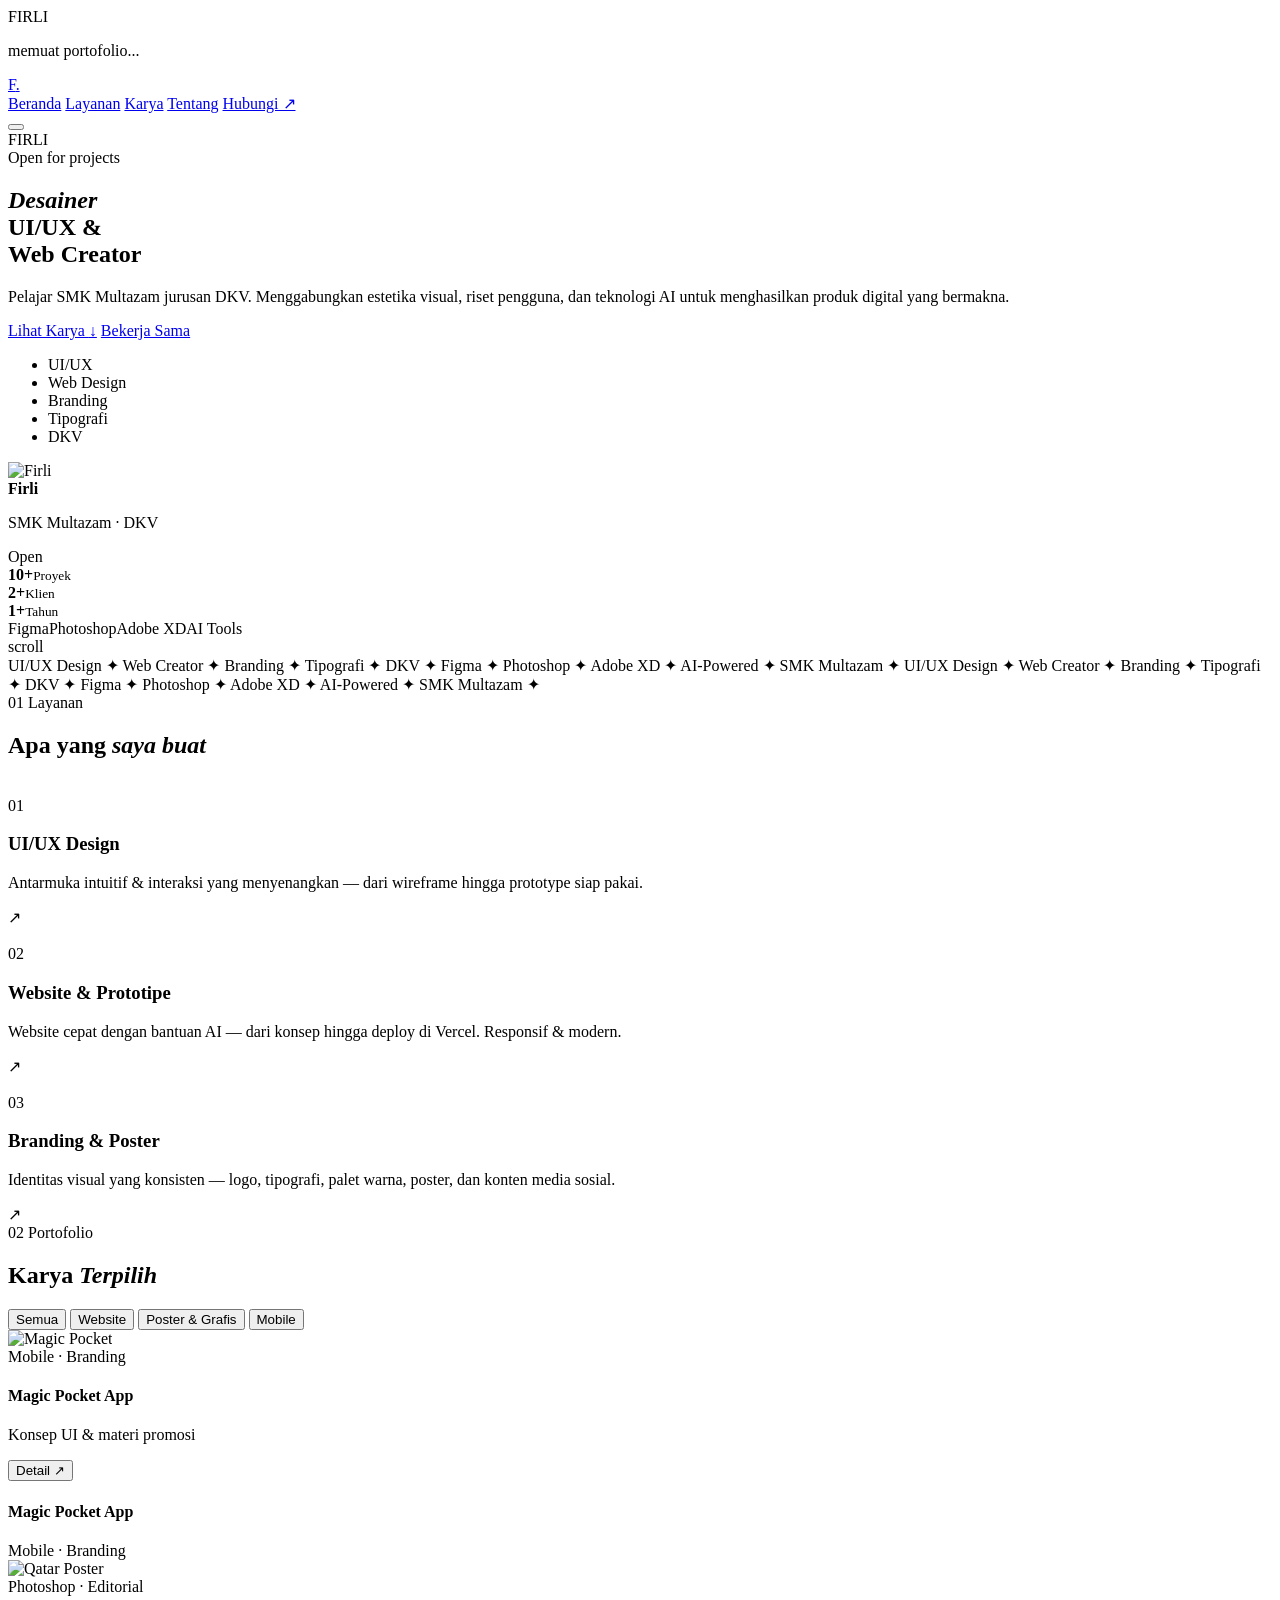
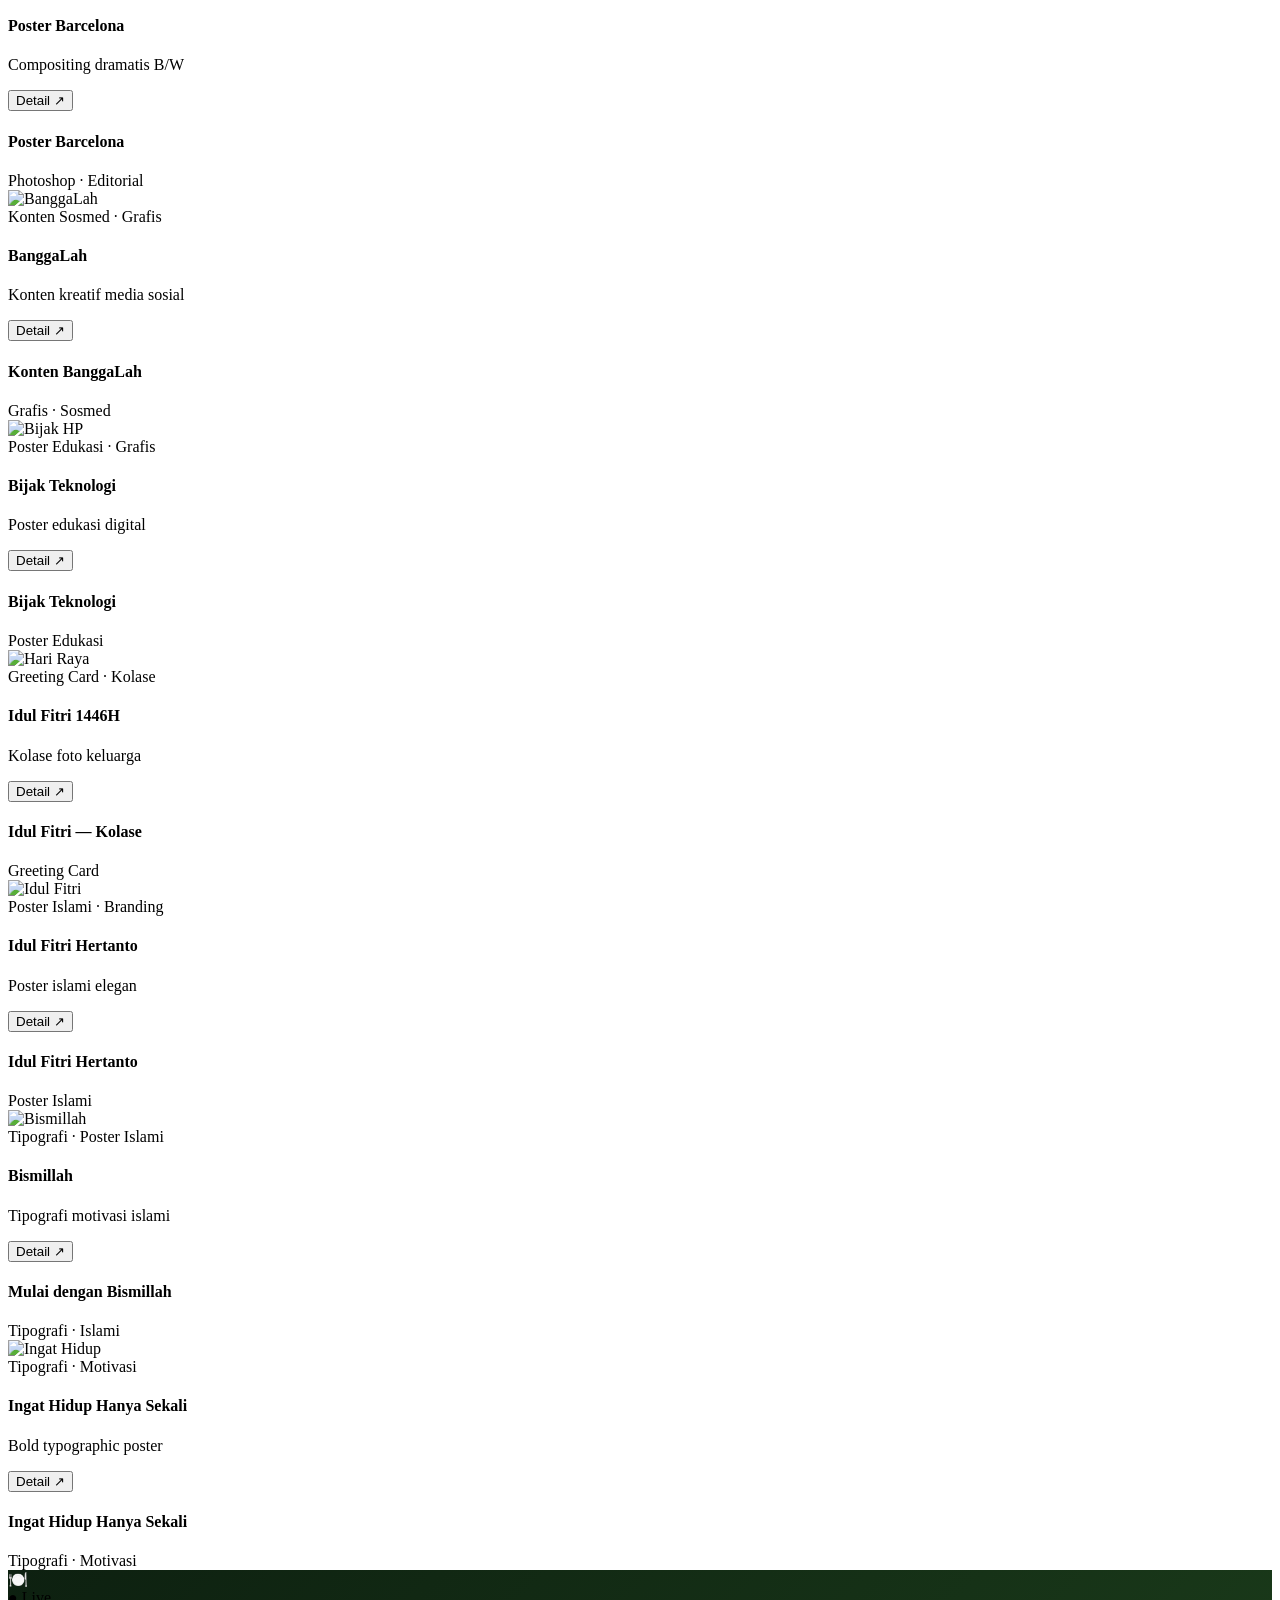
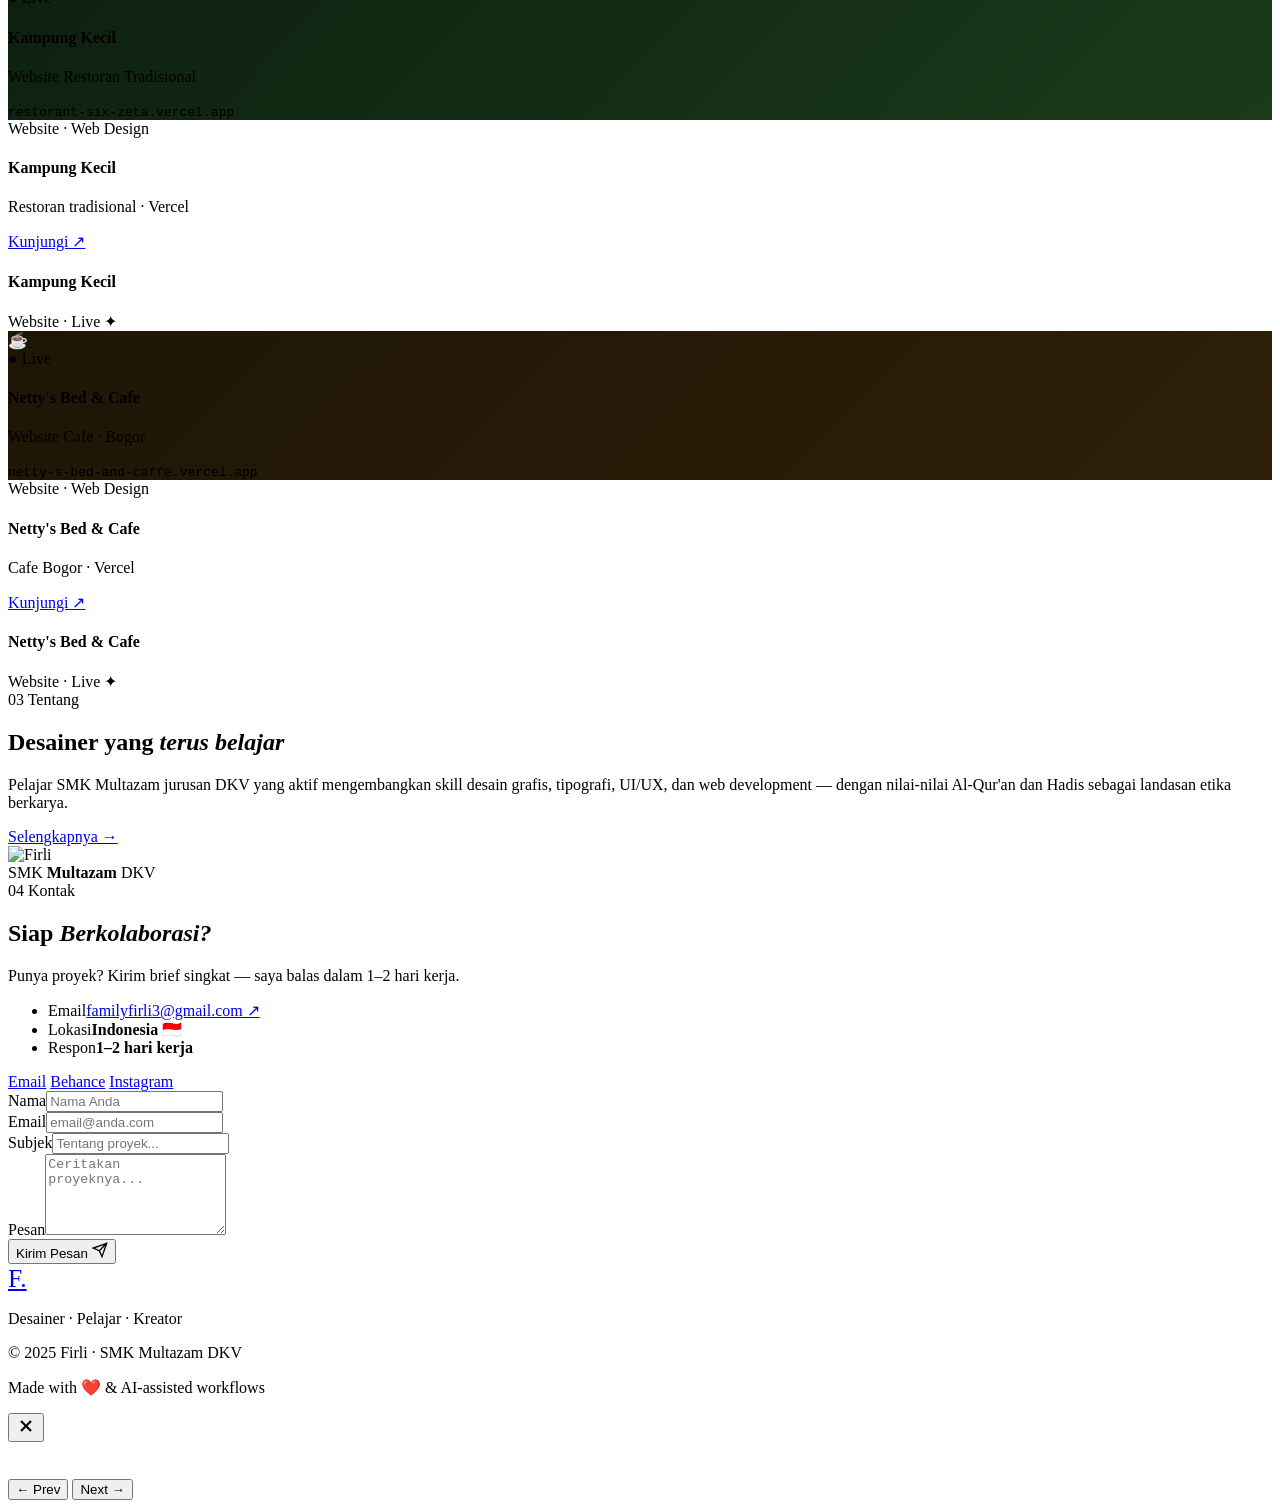
==== index.html @ bd4a263a "firli" ====
<!DOCTYPE html>
<html lang="id">
<head>
  <meta charset="utf-8" />
  <meta name="viewport" content="width=device-width, initial-scale=1" />
  <title>Firli — UI/UX Designer & Web Creator</title>
  <link rel="icon" href="img2/favicon.png" />
  <link href="https://fonts.googleapis.com/css2?family=Bebas+Neue&family=Outfit:wght@300;400;500;600;700&family=JetBrains+Mono:wght@400;500;700&display=swap" rel="stylesheet">
  <link rel="stylesheet" href="style.css" />
</head>
<body>

<!-- LOADER -->
<div id="loader">
  <div class="loader-box">
    <div class="loader-letters">
      <span>F</span><span>I</span><span>R</span><span>L</span><span>I</span>
    </div>
    <div class="loader-line"><div class="loader-fill"></div></div>
    <p class="loader-sub">memuat portofolio...</p>
  </div>
</div>

<!-- NOISE OVERLAY -->
<div class="noise" aria-hidden="true"></div>

<!-- CURSOR -->
<div id="cur" aria-hidden="true"></div>
<div id="cur2" aria-hidden="true"></div>

<!-- ══ HEADER ══ -->
<header id="hdr" class="hdr">
  <div class="wrap hdr-inner">
    <a href="#hero" class="logo">F<span>.</span></a>
    <nav id="nav" class="nav">
      <a href="#hero"      class="nl">Beranda</a>
      <a href="#services"  class="nl">Layanan</a>
      <a href="#portfolio" class="nl">Karya</a>
      <a href="about.html" class="nl">Tentang</a>
      <a href="#contact"   class="nl nl-cta">Hubungi ↗</a>
    </nav>
    <button id="nt" class="nt" aria-label="Menu" aria-expanded="false">
      <span></span><span></span>
    </button>
  </div>
</header>

<!-- ══ HERO ══ -->
<section id="hero" class="hero">
  <div class="hero-bg-word" aria-hidden="true">FIRLI</div>
  <div class="wrap hero-grid">

    <div class="hero-left">
      <div class="pill">
        <span class="pill-dot"></span>
        <span>Open for projects</span>
      </div>

      <h1 class="htitle">
        <em>Desainer</em><br>
        UI/UX &amp;<br>
        <span class="stroke-text">Web Creator</span>
      </h1>

      <p class="hdesc">
        Pelajar SMK Multazam jurusan DKV. Menggabungkan estetika visual,
        riset pengguna, dan teknologi AI untuk menghasilkan produk digital yang bermakna.
      </p>

      <div class="hbtns">
        <a href="#portfolio" class="btn-main">Lihat Karya <span>↓</span></a>
        <a href="#contact"   class="btn-sec">Bekerja Sama</a>
      </div>

      <ul class="tag-row">
        <li>UI/UX</li><li>Web Design</li><li>Branding</li><li>Tipografi</li><li>DKV</li>
      </ul>
    </div>

    <div class="hero-right">
      <div class="profile-card">
        <div class="pc-img">
          <img src="img2/designer.jpg" alt="Firli"/>
          <div class="pc-glow"></div>
        </div>
        <div class="pc-body">
          <div class="pc-row1">
            <div>
              <strong class="pc-name">Firli</strong>
              <p class="pc-role">SMK Multazam · DKV</p>
            </div>
            <span class="pc-status"><i></i>Open</span>
          </div>
          <div class="pc-stats">
            <div><b>10+</b><small>Proyek</small></div>
            <div><b>2+</b><small>Klien</small></div>
            <div><b>1+</b><small>Tahun</small></div>
          </div>
          <div class="pc-tools">
            <span>Figma</span><span>Photoshop</span><span>Adobe XD</span><span>AI Tools</span>
          </div>
        </div>
      </div>
    </div>

  </div>
  <div class="scroll-hint">
    <span>scroll</span>
    <div class="sh-line"></div>
  </div>
</section>

<!-- ══ TICKER ══ -->
<div class="ticker" aria-hidden="true">
  <div class="ticker-track">
    <span>UI/UX Design ✦ Web Creator ✦ Branding ✦ Tipografi ✦ DKV ✦ Figma ✦ Photoshop ✦ Adobe XD ✦ AI-Powered ✦ SMK Multazam ✦</span>
    <span>UI/UX Design ✦ Web Creator ✦ Branding ✦ Tipografi ✦ DKV ✦ Figma ✦ Photoshop ✦ Adobe XD ✦ AI-Powered ✦ SMK Multazam ✦</span>
  </div>
</div>

<!-- ══ SERVICES ══ -->
<section id="services" class="services">
  <div class="wrap">
    <div class="sec-label"><span class="num">01</span> Layanan</div>
    <h2 class="sec-title">Apa yang <em>saya buat</em></h2>
    <div class="sv-grid">

      <article class="sv-card" tabindex="0">
        <div class="sv-ico"><img src="img2/icon-design.svg" alt=""/></div>
        <span class="sv-n">01</span>
        <h3>UI/UX Design</h3>
        <p>Antarmuka intuitif & interaksi yang menyenangkan — dari wireframe hingga prototype siap pakai.</p>
        <div class="sv-arr">↗</div>
      </article>

      <article class="sv-card" tabindex="0">
        <div class="sv-ico"><img src="img2/icon-website.svg" alt=""/></div>
        <span class="sv-n">02</span>
        <h3>Website & Prototipe</h3>
        <p>Website cepat dengan bantuan AI — dari konsep hingga deploy di Vercel. Responsif & modern.</p>
        <div class="sv-arr">↗</div>
      </article>

      <article class="sv-card" tabindex="0">
        <div class="sv-ico"><img src="img2/icon-branding.svg" alt=""/></div>
        <span class="sv-n">03</span>
        <h3>Branding & Poster</h3>
        <p>Identitas visual yang konsisten — logo, tipografi, palet warna, poster, dan konten media sosial.</p>
        <div class="sv-arr">↗</div>
      </article>

    </div>
  </div>
</section>

<!-- ══ PORTFOLIO ══ -->
<section id="portfolio" class="portfolio">
  <div class="wrap">
    <div class="sec-label"><span class="num">02</span> Portofolio</div>
    <div class="port-header">
      <h2 class="sec-title">Karya <em>Terpilih</em></h2>
      <div class="filters" role="tablist">
        <button class="f active" data-f="all">Semua</button>
        <button class="f" data-f="web">Website</button>
        <button class="f" data-f="branding">Poster & Grafis</button>
        <button class="f" data-f="mobile">Mobile</button>
      </div>
    </div>

    <div class="port-grid" id="pg">

      <!-- 1. Magic Pocket -->
      <div class="pi" data-tags="mobile,branding"
           data-title="Magic Pocket App"
           data-desc="Konsep UI & materi promosi untuk aplikasi Magic Pocket — platform multipurpose bertenaga AI."
           data-img="img2/singa3.png">
        <div class="pi-img">
          <img src="img2/singa3.png" alt="Magic Pocket" loading="lazy"/>
          <div class="pi-ov">
            <span class="pi-tag">Mobile · Branding</span>
            <h4>Magic Pocket App</h4>
            <p>Konsep UI & materi promosi</p>
            <button class="pi-btn">Detail ↗</button>
          </div>
        </div>
        <div class="pi-foot"><h4>Magic Pocket App</h4><span>Mobile · Branding</span></div>
      </div>

      <!-- 2. Qatar -->
      <div class="pi" data-tags="branding"
           data-title="Poster Barcelona — Qatar"
           data-desc="Poster editorial bertema Barcelona dengan estetika hitam putih dramatis. Photoshop compositing."
           data-img="img2/QATAR.jpg">
        <div class="pi-img">
          <img src="img2/QATAR.jpg" alt="Qatar Poster" loading="lazy"/>
          <div class="pi-ov">
            <span class="pi-tag">Photoshop · Editorial</span>
            <h4>Poster Barcelona</h4>
            <p>Compositing dramatis B/W</p>
            <button class="pi-btn">Detail ↗</button>
          </div>
        </div>
        <div class="pi-foot"><h4>Poster Barcelona</h4><span>Photoshop · Editorial</span></div>
      </div>

      <!-- 3. BanggaLah -->
      <div class="pi" data-tags="branding"
           data-title="Konten BanggaLah — Meme Chat"
           data-desc="Desain konten kreatif bergaya meme chat WhatsApp bertema kebanggaan organisasi LDII. Dibuat untuk media sosial."
           data-img="img2/bangga.PNG">
        <div class="pi-img">
          <img src="img2/bangga.PNG" alt="BanggaLah" loading="lazy"/>
          <div class="pi-ov">
            <span class="pi-tag">Konten Sosmed · Grafis</span>
            <h4>BanggaLah</h4>
            <p>Konten kreatif media sosial</p>
            <button class="pi-btn">Detail ↗</button>
          </div>
        </div>
        <div class="pi-foot"><h4>Konten BanggaLah</h4><span>Grafis · Sosmed</span></div>
      </div>

      <!-- 4. Bijak HP -->
      <div class="pi" data-tags="branding"
           data-title="Bijak Dalam Menggunakan Teknologi"
           data-desc="Poster edukasi digital yang memperingatkan bahaya judi online, pinjol, dan konten negatif. Visual komposit bold."
           data-img="img2/bijak hp.PNG">
        <div class="pi-img">
          <img src="img2/bijak hp.PNG" alt="Bijak HP" loading="lazy"/>
          <div class="pi-ov">
            <span class="pi-tag">Poster Edukasi · Grafis</span>
            <h4>Bijak Teknologi</h4>
            <p>Poster edukasi digital</p>
            <button class="pi-btn">Detail ↗</button>
          </div>
        </div>
        <div class="pi-foot"><h4>Bijak Teknologi</h4><span>Poster Edukasi</span></div>
      </div>

      <!-- 5. Hari Raya kolase -->
      <div class="pi" data-tags="branding"
           data-title="Idul Fitri 1446H — Kolase Foto"
           data-desc="Desain kartu ucapan Idul Fitri 1446H / 2026M dengan kolase foto keluarga. Komposisi foto bertingkat."
           data-img="img2/hari raya.PNG">
        <div class="pi-img">
          <img src="img2/hari raya.PNG" alt="Hari Raya" loading="lazy"/>
          <div class="pi-ov">
            <span class="pi-tag">Greeting Card · Kolase</span>
            <h4>Idul Fitri 1446H</h4>
            <p>Kolase foto keluarga</p>
            <button class="pi-btn">Detail ↗</button>
          </div>
        </div>
        <div class="pi-foot"><h4>Idul Fitri — Kolase</h4><span>Greeting Card</span></div>
      </div>

      <!-- 6. Idul Fitri Hertanto -->
      <div class="pi" data-tags="branding"
           data-title="Idul Fitri — Keluarga Hertanto"
           data-desc="Poster ucapan Selamat Hari Raya Idul Fitri dari Keluarga Hertanto. Desain masjid elegan tipografi biru putih."
           data-img="img2/idulfitri.PNG">
        <div class="pi-img">
          <img src="img2/idulfitri.PNG" alt="Idul Fitri" loading="lazy"/>
          <div class="pi-ov">
            <span class="pi-tag">Poster Islami · Branding</span>
            <h4>Idul Fitri Hertanto</h4>
            <p>Poster islami elegan</p>
            <button class="pi-btn">Detail ↗</button>
          </div>
        </div>
        <div class="pi-foot"><h4>Idul Fitri Hertanto</h4><span>Poster Islami</span></div>
      </div>

      <!-- 7. Mulai Bismillah -->
      <div class="pi" data-tags="branding"
           data-title="Mulai Segalanya Dengan Bismillah"
           data-desc="Desain tipografi motivasi islami. Layout bold & playful dengan warna teal segar dan tipografi putih berani."
           data-img="img2/mulai.PNG">
        <div class="pi-img">
          <img src="img2/mulai.PNG" alt="Bismillah" loading="lazy"/>
          <div class="pi-ov">
            <span class="pi-tag">Tipografi · Poster Islami</span>
            <h4>Bismillah</h4>
            <p>Tipografi motivasi islami</p>
            <button class="pi-btn">Detail ↗</button>
          </div>
        </div>
        <div class="pi-foot"><h4>Mulai dengan Bismillah</h4><span>Tipografi · Islami</span></div>
      </div>

      <!-- 8. Ingat Hidup -->
      <div class="pi" data-tags="branding"
           data-title="Ingat Hidup Hanya Sekali"
           data-desc="Poster tipografi motivasi dengan desain bold hitam putih dan aksen kuning-merah api. Pesan kuat satu pandang."
           data-img="img2/hidup.PNG">
        <div class="pi-img">
          <img src="img2/hidup.PNG" alt="Ingat Hidup" loading="lazy"/>
          <div class="pi-ov">
            <span class="pi-tag">Tipografi · Motivasi</span>
            <h4>Ingat Hidup Hanya Sekali</h4>
            <p>Bold typographic poster</p>
            <button class="pi-btn">Detail ↗</button>
          </div>
        </div>
        <div class="pi-foot"><h4>Ingat Hidup Hanya Sekali</h4><span>Tipografi · Motivasi</span></div>
      </div>

      <!-- 9. Kampung Kecil LIVE -->
      <div class="pi pi-live" data-tags="web"
           data-title="Kampung Kecil — Website Restoran"
           data-desc="Website restoran tradisional Kampung Kecil. Menu, galeri, lokasi & kontak. Dibangun dan deploy ke Vercel."
           data-url="https://restorant-six-zeta.vercel.app/">
        <div class="pi-img pi-live-img">
          <div class="live-card" style="background:linear-gradient(135deg,#0d2010,#1a3a1a)">
            <div class="lc-icon">🍽️</div>
            <div class="lc-info">
              <span class="lc-badge">● Live</span>
              <h4>Kampung Kecil</h4>
              <p>Website Restoran Tradisional</p>
              <code>restorant-six-zeta.vercel.app</code>
            </div>
          </div>
          <div class="pi-ov">
            <span class="pi-tag">Website · Web Design</span>
            <h4>Kampung Kecil</h4>
            <p>Restoran tradisional · Vercel</p>
            <a href="https://restorant-six-zeta.vercel.app/" target="_blank" rel="noopener" class="pi-btn">Kunjungi ↗</a>
          </div>
        </div>
        <div class="pi-foot"><h4>Kampung Kecil</h4><span>Website · Live ✦</span></div>
      </div>

      <!-- 10. Netty's LIVE -->
      <div class="pi pi-live" data-tags="web"
           data-title="Netty's Bed & Cafe — Website Cafe"
           data-desc="Website cafe modern Netty's Bed & Cafe di Bogor. Menu, galeri, lokasi & reservasi online."
           data-url="https://netty-s-bed-and-caffe.vercel.app/">
        <div class="pi-img pi-live-img">
          <div class="live-card" style="background:linear-gradient(135deg,#1e1505,#2e200a)">
            <div class="lc-icon">☕</div>
            <div class="lc-info">
              <span class="lc-badge">● Live</span>
              <h4>Netty's Bed &amp; Cafe</h4>
              <p>Website Cafe · Bogor</p>
              <code>netty-s-bed-and-caffe.vercel.app</code>
            </div>
          </div>
          <div class="pi-ov">
            <span class="pi-tag">Website · Web Design</span>
            <h4>Netty's Bed &amp; Cafe</h4>
            <p>Cafe Bogor · Vercel</p>
            <a href="https://netty-s-bed-and-caffe.vercel.app/" target="_blank" rel="noopener" class="pi-btn">Kunjungi ↗</a>
          </div>
        </div>
        <div class="pi-foot"><h4>Netty's Bed &amp; Cafe</h4><span>Website · Live ✦</span></div>
      </div>

    </div><!-- end port-grid -->
  </div>
</section>

<!-- ══ ABOUT STRIP ══ -->
<section id="about" class="about-strip">
  <div class="wrap as-grid">
    <div class="as-text">
      <div class="sec-label"><span class="num">03</span> Tentang</div>
      <h2 class="sec-title">Desainer yang <em>terus belajar</em></h2>
      <p>Pelajar SMK Multazam jurusan DKV yang aktif mengembangkan skill desain grafis, tipografi, UI/UX, dan web development — dengan nilai-nilai Al-Qur'an dan Hadis sebagai landasan etika berkarya.</p>
      <a href="about.html" class="btn-sec" style="display:inline-flex;align-items:center;gap:.5rem">Selengkapnya →</a>
    </div>
    <div class="as-img">
      <div class="as-frame">
        <img src="img2/designer.png" alt="Firli"/>
        <div class="as-badge">
          <span>SMK</span>
          <strong>Multazam</strong>
          <span>DKV</span>
        </div>
      </div>
    </div>
  </div>
</section>

<!-- ══ CONTACT ══ -->
<section id="contact" class="contact">
  <div class="wrap">
    <div class="sec-label"><span class="num">04</span> Kontak</div>
    <div class="ct-grid">

      <div class="ct-left">
        <h2 class="sec-title ct-title">Siap <em>Berkolaborasi?</em></h2>
        <p class="ct-desc">Punya proyek? Kirim brief singkat — saya balas dalam 1–2 hari kerja.</p>
        <ul class="ct-info">
          <li><span>Email</span><a href="mailto:familyfirli3@gmail.com">familyfirli3@gmail.com ↗</a></li>
          <li><span>Lokasi</span><b>Indonesia 🇮🇩</b></li>
          <li><span>Respon</span><b>1–2 hari kerja</b></li>
        </ul>
        <div class="ct-social">
          <a href="mailto:familyfirli3@gmail.com">Email</a>
          <a href="#">Behance</a>
          <a href="#">Instagram</a>
        </div>
      </div>

      <form id="contactForm" class="ct-form" novalidate>
        <div class="f2">
          <div class="fg"><label>Nama</label><input type="text" id="name" placeholder="Nama Anda" required /></div>
          <div class="fg"><label>Email</label><input type="email" id="email" placeholder="email@anda.com" required /></div>
        </div>
        <div class="fg"><label>Subjek</label><input type="text" id="subject" placeholder="Tentang proyek..." /></div>
        <div class="fg"><label>Pesan</label><textarea id="message" rows="5" placeholder="Ceritakan proyeknya..." required></textarea></div>
        <button type="submit" class="btn-main btn-full">
          Kirim Pesan
          <svg width="16" height="16" viewBox="0 0 24 24" fill="none" stroke="currentColor" stroke-width="2"><path d="M22 2L11 13M22 2l-7 20-4-9-9-4 20-7z"/></svg>
        </button>
      </form>

    </div>
  </div>
</section>

<!-- ══ FOOTER ══ -->
<footer class="footer">
  <div class="wrap ft-inner">
    <div>
      <a href="#hero" class="logo" style="font-size:1.6rem">F<span>.</span></a>
      <p class="ft-tag">Desainer · Pelajar · Kreator</p>
    </div>
    <div class="ft-right">
      <p>&copy; 2025 Firli · SMK Multazam DKV</p>
      <p class="ft-made">Made with ❤️ &amp; AI-assisted workflows</p>
    </div>
  </div>
</footer>

<!-- ══ MODAL ══ -->
<div id="modal" class="modal" aria-hidden="true" role="dialog" aria-modal="true">
  <div class="modal-bg" id="mbg"></div>
  <div class="modal-box">
    <button class="modal-x" id="mx" aria-label="Tutup">
      <svg width="20" height="20" viewBox="0 0 24 24" fill="none" stroke="currentColor" stroke-width="2.5"><line x1="18" y1="6" x2="6" y2="18"/><line x1="6" y1="6" x2="18" y2="18"/></svg>
    </button>
    <div class="modal-body">
      <div class="modal-img"><img id="mimg" src="" alt=""/></div>
      <div class="modal-info">
        <span id="mtag" class="modal-tag"></span>
        <h3 id="mtitle"></h3>
        <p id="mdesc"></p>
        <div class="modal-nav">
          <button id="mprev">← Prev</button>
          <button id="mnext">Next →</button>
        </div>
      </div>
    </div>
  </div>
</div>

<script src="script.js"></script>
</body>
</html>
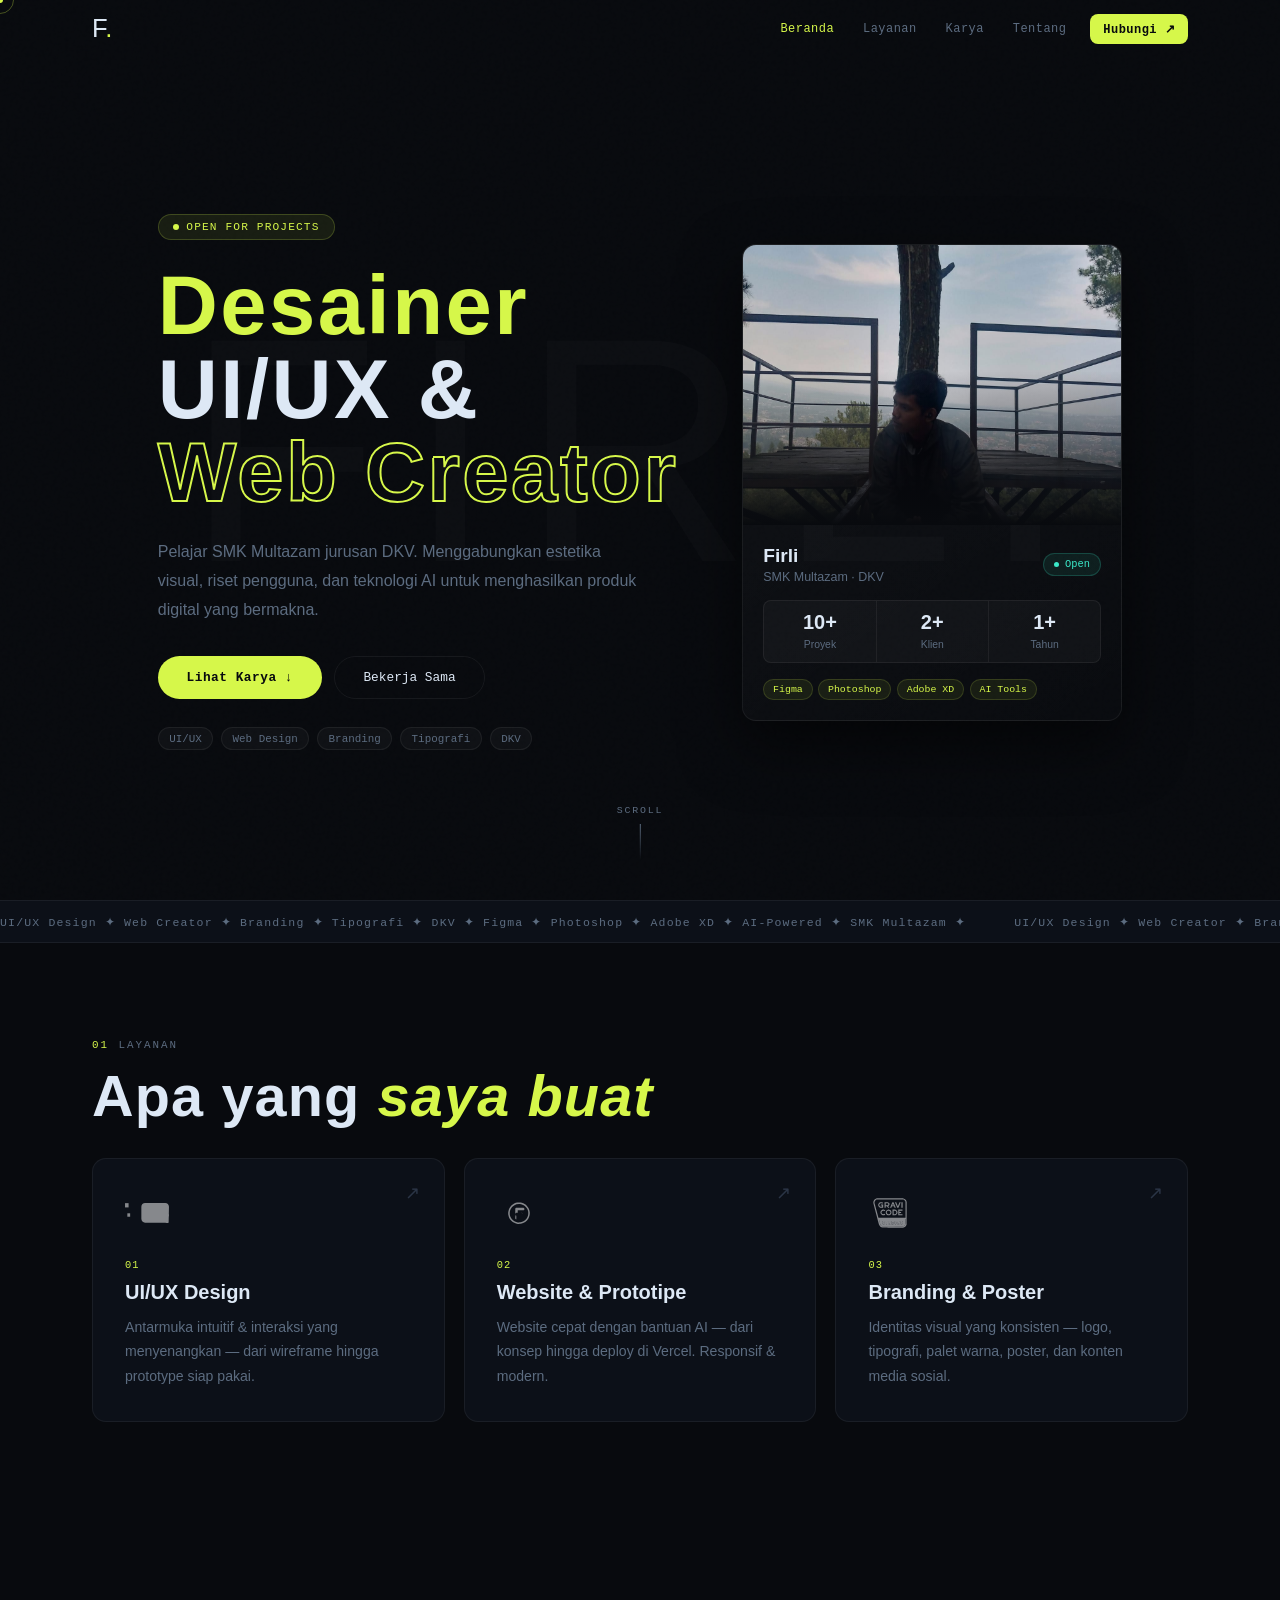
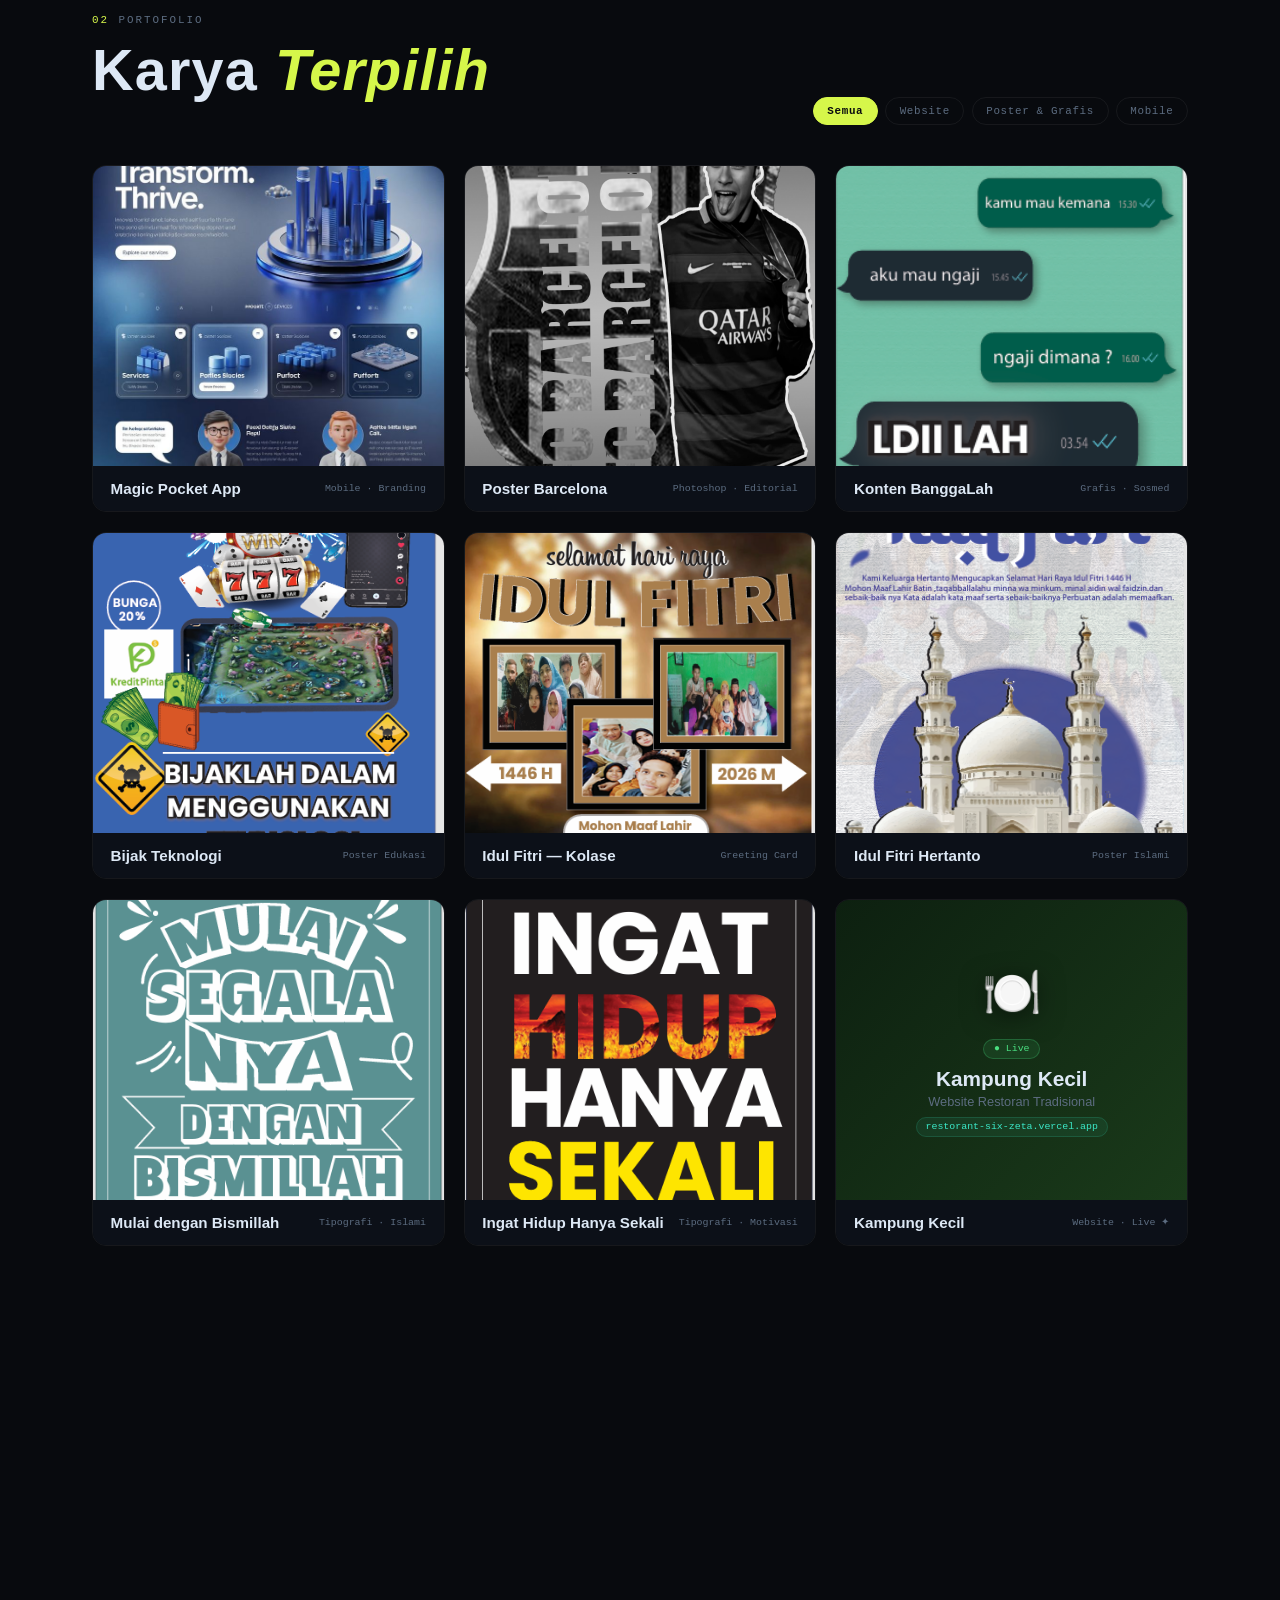
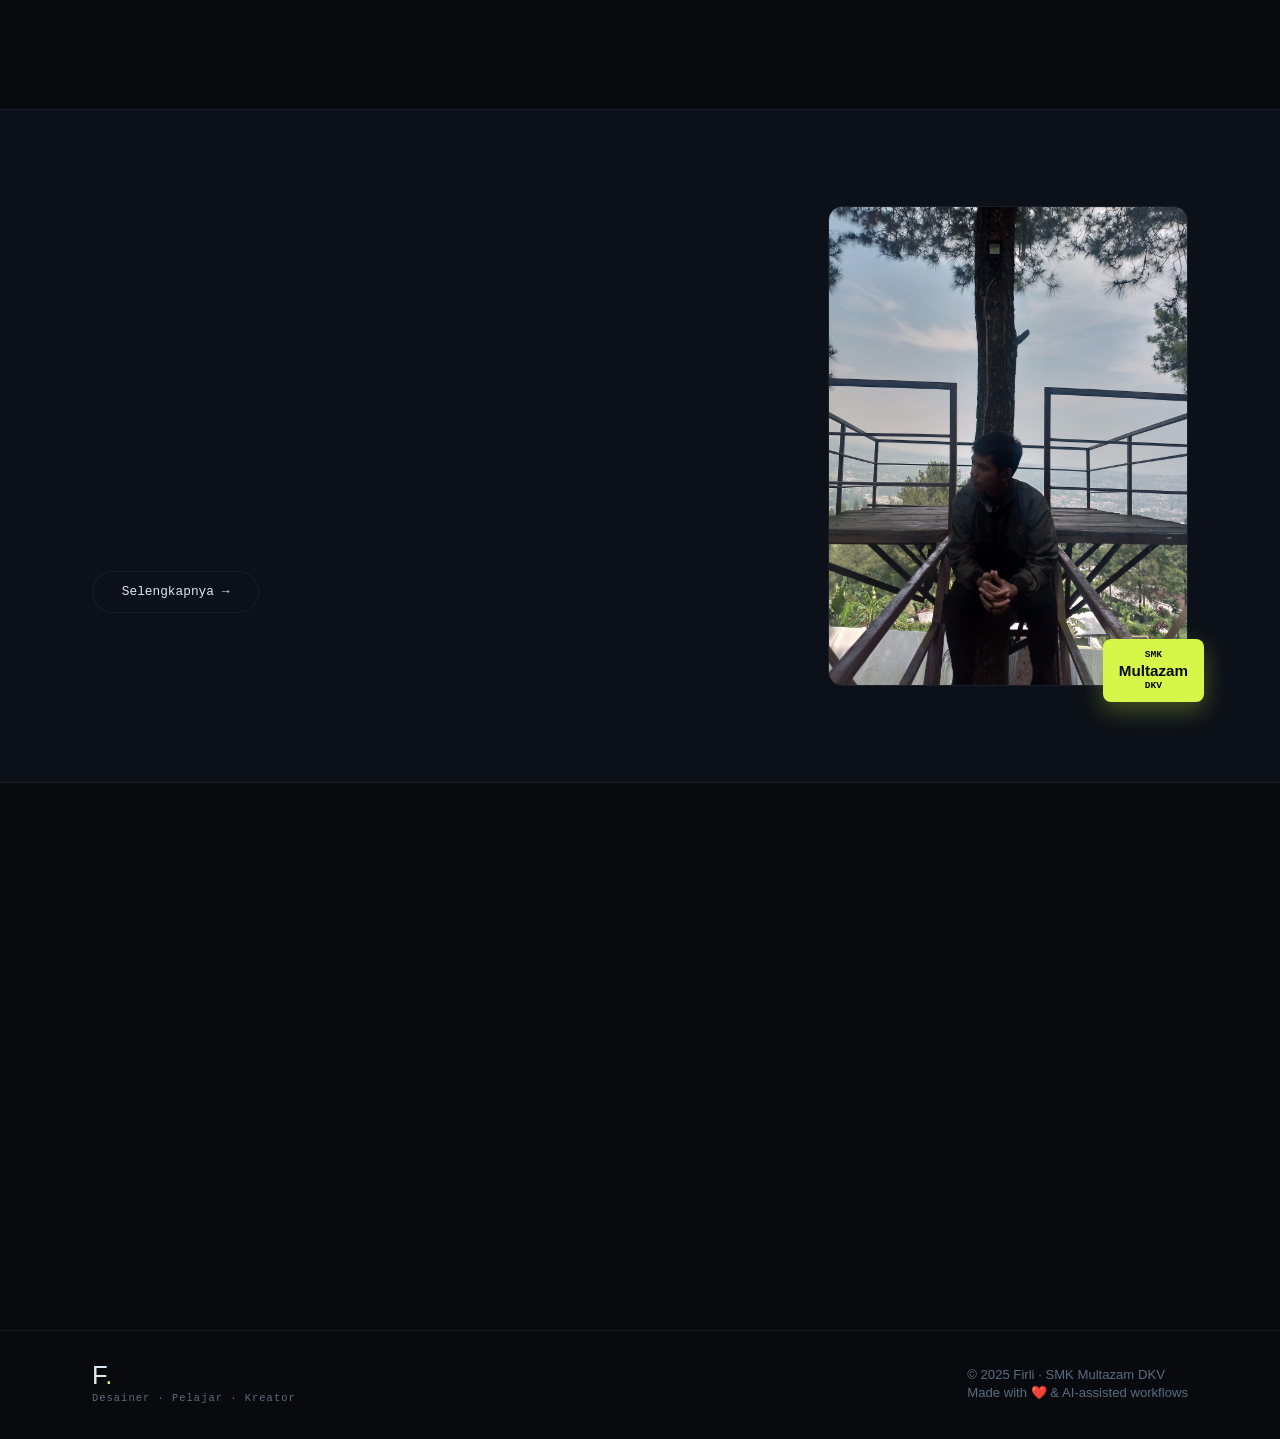
==== commit 2b311430: "Update index.html" ====
--- a/index.html
+++ b/index.html
@@ -7,6 +7,15 @@
   <link rel="icon" href="img2/favicon.png" />
   <link href="https://fonts.googleapis.com/css2?family=Bebas+Neue&family=Outfit:wght@300;400;500;600;700&family=JetBrains+Mono:wght@400;500;700&display=swap" rel="stylesheet">
   <link rel="stylesheet" href="style.css" />
+  <script src="https://cdn.jsdelivr.net/npm/@emailjs/browser@4/dist/email.min.js"></script>
+  <script>
+    // ── EMAILJS CONFIG ──
+    // Daftar gratis di https://emailjs.com lalu ganti 3 nilai di bawah ini:
+    const EMAILJS_PUBLIC_KEY  = 'JQfjOeSQi-gvB2UH1';    // Account > General > Public Key
+    const EMAILJS_SERVICE_ID  = 'service_shad003';    // Email Services > Service ID
+    const EMAILJS_TEMPLATE_ID = 'template_52as49g';   // Email Templates > Template ID
+    emailjs.init(EMAILJS_PUBLIC_KEY);
+  </script>
 </head>
 <body>
 
--- a/style.css
+++ b/style.css
@@ -0,0 +1,275 @@
+/* ═══════════════════════════════════════
+   FIRLI PORTFOLIO — style.css
+   Aesthetic: Bold Editorial · Dark Raw
+   ═══════════════════════════════════════ */
+
+:root {
+  --bg:     #080a0e;
+  --bg2:    #0c1018;
+  --bg3:    #111620;
+  --brd:    rgba(255,255,255,0.06);
+  --surf:   rgba(255,255,255,0.03);
+  --tx:     #dde8f5;
+  --tx2:    #5c6c80;
+  --tx3:    #2a3445;
+  --lime:   #d6f74a;   /* signature lime */
+  --teal:   #3be8c8;
+  --red:    #ff4747;
+  --fd:     'Bebas Neue', sans-serif;
+  --fm:     'JetBrains Mono', monospace;
+  --fb:     'Outfit', sans-serif;
+  --r:      14px;
+  --rs:     8px;
+  --W:      1160px;
+  --ease:   cubic-bezier(.4,0,.2,1);
+}
+
+/* ── RESET ── */
+*,*::before,*::after{box-sizing:border-box;margin:0;padding:0}
+html{scroll-behavior:smooth;font-size:16px}
+body{font-family:var(--fb);background:var(--bg);color:var(--tx);-webkit-font-smoothing:antialiased;overflow-x:hidden;cursor:none}
+img{max-width:100%;display:block}
+a{color:inherit;text-decoration:none}
+button{cursor:none;font-family:inherit}
+
+/* ── NOISE LAYER ── */
+.noise{position:fixed;inset:0;pointer-events:none;z-index:1;
+  background-image:url("data:image/svg+xml,%3Csvg viewBox='0 0 256 256' xmlns='http://www.w3.org/2000/svg'%3E%3Cfilter id='n'%3E%3CfeTurbulence type='fractalNoise' baseFrequency='0.9' numOctaves='4' stitchTiles='stitch'/%3E%3C/filter%3E%3Crect width='100%25' height='100%25' filter='url(%23n)' opacity='0.04'/%3E%3C/svg%3E");
+  opacity:.4}
+
+/* ── CURSOR ── */
+#cur{position:fixed;width:6px;height:6px;background:var(--lime);border-radius:50%;pointer-events:none;z-index:9999;transform:translate(-50%,-50%);transition:transform .08s}
+#cur2{position:fixed;width:28px;height:28px;border:1.5px solid rgba(214,247,74,.3);border-radius:50%;pointer-events:none;z-index:9998;transform:translate(-50%,-50%);transition:transform .14s,width .3s,height .3s,border-color .3s}
+body.ch #cur2{width:52px;height:52px;border-color:rgba(214,247,74,.55)}
+@media(max-width:768px){#cur,#cur2{display:none}body{cursor:auto}button{cursor:pointer}}
+
+/* ── LOADER ── */
+#loader{position:fixed;inset:0;background:var(--bg);display:flex;align-items:center;justify-content:center;z-index:9000;transition:opacity .7s var(--ease),visibility .7s var(--ease)}
+#loader.hidden{opacity:0;visibility:hidden;pointer-events:none}
+.loader-box{text-align:center}
+.loader-letters{display:flex;gap:.15em;justify-content:center;margin-bottom:1.5rem}
+.loader-letters span{font-family:var(--fd);font-size:4rem;color:var(--lime);letter-spacing:.1em;animation:lPop .6s var(--ease) both}
+.loader-letters span:nth-child(1){animation-delay:.0s}
+.loader-letters span:nth-child(2){animation-delay:.08s}
+.loader-letters span:nth-child(3){animation-delay:.16s}
+.loader-letters span:nth-child(4){animation-delay:.24s}
+.loader-letters span:nth-child(5){animation-delay:.32s}
+@keyframes lPop{from{opacity:0;transform:translateY(16px)}to{opacity:1;transform:translateY(0)}}
+.loader-line{width:200px;height:2px;background:var(--bg3);border-radius:2px;margin:.75rem auto;overflow:hidden}
+.loader-fill{height:100%;background:var(--lime);animation:lFill 1.3s var(--ease) forwards}
+@keyframes lFill{to{width:100%}}
+.loader-sub{font-family:var(--fm);font-size:.7rem;color:var(--tx2);letter-spacing:.15em;text-transform:uppercase;animation:lPop .5s .4s both}
+
+/* ── LAYOUT ── */
+.wrap{max-width:var(--W);margin:0 auto;padding:0 2rem}
+
+/* ── HEADER ── */
+.hdr{position:fixed;top:0;left:0;right:0;z-index:100;padding:.9rem 0;transition:background .35s var(--ease),backdrop-filter .35s}
+.hdr.on{background:rgba(8,10,14,.88);backdrop-filter:blur(16px);border-bottom:1px solid var(--brd)}
+.hdr-inner{display:flex;align-items:center;justify-content:space-between;gap:1.5rem}
+.logo{font-family:var(--fd);font-size:1.6rem;letter-spacing:.02em;color:var(--tx);line-height:1}
+.logo span{color:var(--lime)}
+.nav{display:flex;align-items:center;gap:.2rem}
+.nl{font-family:var(--fm);font-size:.75rem;letter-spacing:.04em;color:var(--tx2);padding:.45rem .8rem;border-radius:var(--rs);transition:color .2s,background .2s}
+.nl:hover{color:var(--tx);background:var(--surf)}
+.nl-cta{background:var(--lime);color:#080a0e;font-weight:700;margin-left:.5rem}
+.nl-cta:hover{background:#e8ff60}
+.nt{display:none;flex-direction:column;gap:5px;background:transparent;border:none;padding:4px}
+.nt span{display:block;width:20px;height:2px;background:var(--tx);border-radius:2px;transition:transform .3s,opacity .3s}
+.nt.on span:nth-child(1){transform:translateY(7px) rotate(45deg)}
+.nt.on span:nth-child(2){opacity:0}
+
+/* ── SECTION HELPERS ── */
+.sec-label{display:flex;align-items:center;gap:.6rem;font-family:var(--fm);font-size:.68rem;text-transform:uppercase;letter-spacing:.18em;color:var(--tx2);margin-bottom:.9rem}
+.num{color:var(--lime)}
+.sec-title{font-family:var(--fd);font-size:clamp(2rem,5vw,3.6rem);letter-spacing:.02em;color:var(--tx);line-height:1.05;margin-bottom:1.5rem}
+.sec-title em{color:var(--lime);font-style:italic}
+
+/* ── BUTTONS ── */
+.btn-main{display:inline-flex;align-items:center;gap:.5rem;font-family:var(--fm);font-size:.8rem;font-weight:700;letter-spacing:.04em;background:var(--lime);color:#080a0e;padding:.8rem 1.8rem;border-radius:100px;border:none;transition:background .2s,transform .2s,box-shadow .2s}
+.btn-main:hover{background:#e8ff60;transform:translateY(-2px);box-shadow:0 8px 24px rgba(214,247,74,.2)}
+.btn-sec{display:inline-flex;align-items:center;gap:.5rem;font-family:var(--fm);font-size:.8rem;color:var(--tx);border:1px solid var(--brd);padding:.8rem 1.8rem;border-radius:100px;transition:background .2s,border-color .2s}
+.btn-sec:hover{background:var(--surf);border-color:rgba(255,255,255,.12)}
+.btn-full{width:100%;justify-content:center;border-radius:var(--rs)}
+
+/* ── HERO ── */
+.hero{min-height:100vh;display:flex;align-items:center;padding:8rem 0 4rem;position:relative;overflow:hidden}
+.hero-bg-word{position:absolute;top:50%;left:50%;transform:translate(-50%,-50%);font-family:var(--fd);font-size:clamp(10rem,25vw,26rem);color:rgba(255,255,255,.015);pointer-events:none;user-select:none;white-space:nowrap;letter-spacing:.08em}
+.hero-grid{display:grid;grid-template-columns:1fr 380px;gap:4rem;align-items:center;position:relative;z-index:1}
+.pill{display:inline-flex;align-items:center;gap:.45rem;font-family:var(--fm);font-size:.7rem;letter-spacing:.1em;text-transform:uppercase;background:rgba(214,247,74,.08);border:1px solid rgba(214,247,74,.2);color:var(--lime);padding:.4rem .9rem;border-radius:100px;margin-bottom:1.5rem}
+.pill-dot{width:6px;height:6px;background:var(--lime);border-radius:50%;animation:blink 2s ease infinite}
+@keyframes blink{0%,100%{opacity:1;transform:scale(1)}50%{opacity:.4;transform:scale(1.5)}}
+.htitle{font-family:var(--fd);font-size:clamp(3rem,6.5vw,5.5rem);letter-spacing:.03em;line-height:1;margin-bottom:1.5rem}
+.htitle em{color:var(--lime);font-style:normal}
+.stroke-text{-webkit-text-stroke:2px var(--lime);color:transparent}
+.hdesc{color:var(--tx2);font-size:1rem;line-height:1.8;max-width:480px;margin-bottom:2rem}
+.hbtns{display:flex;gap:.75rem;flex-wrap:wrap;margin-bottom:1.75rem}
+.tag-row{display:flex;gap:.5rem;flex-wrap:wrap;list-style:none;padding:0}
+.tag-row li{font-family:var(--fm);font-size:.68rem;background:var(--surf);border:1px solid var(--brd);color:var(--tx2);padding:.3rem .65rem;border-radius:100px}
+
+/* Profile card */
+.profile-card{background:linear-gradient(145deg,rgba(255,255,255,.035),rgba(255,255,255,.008));border:1px solid var(--brd);border-radius:var(--r);overflow:hidden;box-shadow:0 24px 60px rgba(0,0,0,.55)}
+.pc-img{position:relative;overflow:hidden}
+.pc-img img{width:100%;height:280px;object-fit:cover;transition:transform .6s ease}
+.profile-card:hover .pc-img img{transform:scale(1.04)}
+.pc-glow{position:absolute;inset:0;background:linear-gradient(180deg,transparent 45%,var(--bg))}
+.pc-body{padding:1.25rem}
+.pc-row1{display:flex;align-items:center;justify-content:space-between;margin-bottom:1rem}
+.pc-name{font-family:var(--fd);font-size:1.2rem;display:block}
+.pc-role{font-size:.78rem;color:var(--tx2);margin-top:.2rem}
+.pc-status{display:flex;align-items:center;gap:.35rem;font-family:var(--fm);font-size:.65rem;color:var(--teal);background:rgba(59,232,200,.08);border:1px solid rgba(59,232,200,.2);padding:.28rem .65rem;border-radius:100px}
+.pc-status i{display:block;width:5px;height:5px;background:var(--teal);border-radius:50%;animation:blink 2s ease infinite}
+.pc-stats{display:flex;background:var(--surf);border:1px solid var(--brd);border-radius:var(--rs);overflow:hidden;margin-bottom:1rem}
+.pc-stats div{flex:1;text-align:center;padding:.65rem .4rem}
+.pc-stats div+div{border-left:1px solid var(--brd)}
+.pc-stats b{display:block;font-family:var(--fd);font-size:1.25rem;color:var(--tx)}
+.pc-stats small{font-size:.65rem;color:var(--tx2)}
+.pc-tools{display:flex;flex-wrap:wrap;gap:.35rem}
+.pc-tools span{font-family:var(--fm);font-size:.62rem;background:rgba(214,247,74,.07);border:1px solid rgba(214,247,74,.15);color:var(--lime);padding:.22rem .55rem;border-radius:100px}
+
+/* Scroll hint */
+.scroll-hint{position:absolute;bottom:2.5rem;left:50%;transform:translateX(-50%);display:flex;flex-direction:column;align-items:center;gap:.5rem;font-family:var(--fm);font-size:.62rem;color:var(--tx2);letter-spacing:.18em;text-transform:uppercase}
+.sh-line{width:1px;height:36px;background:linear-gradient(to bottom,var(--tx2),transparent);animation:shPulse 2s ease infinite}
+@keyframes shPulse{0%,100%{opacity:.35}50%{opacity:1}}
+
+/* ── TICKER ── */
+.ticker{border-top:1px solid var(--brd);border-bottom:1px solid var(--brd);background:var(--bg2);padding:.85rem 0;overflow:hidden}
+.ticker-track{display:flex;animation:tick 24s linear infinite;white-space:nowrap}
+.ticker-track span{font-family:var(--fm);font-size:.72rem;color:var(--tx2);letter-spacing:.1em;padding-right:3rem}
+@keyframes tick{from{transform:translateX(0)}to{transform:translateX(-50%)}}
+
+/* ── SERVICES ── */
+.services{padding:6rem 0}
+.sv-grid{display:grid;grid-template-columns:repeat(3,1fr);gap:1.2rem;margin-top:2rem}
+.sv-card{position:relative;background:var(--bg2);border:1px solid var(--brd);border-radius:var(--r);padding:2rem;transition:border-color .3s,transform .3s,box-shadow .3s;overflow:hidden;outline:none}
+.sv-card::before{content:'';position:absolute;inset:0;background:linear-gradient(135deg,rgba(214,247,74,.04),transparent);opacity:0;transition:opacity .3s}
+.sv-card:hover,.sv-card:focus-visible{border-color:rgba(214,247,74,.22);transform:translateY(-4px);box-shadow:0 16px 40px rgba(0,0,0,.3)}
+.sv-card:hover::before,.sv-card:focus-visible::before{opacity:1}
+.sv-ico{width:44px;height:44px;margin-bottom:1.5rem}
+.sv-ico img{width:100%;height:100%;object-fit:contain;filter:brightness(0) invert(1) opacity(.5)}
+.sv-n{font-family:var(--fm);font-size:.65rem;color:var(--lime);letter-spacing:.1em;margin-bottom:.65rem;display:block}
+.sv-card h3{font-family:var(--fd);font-size:1.25rem;color:var(--tx);margin-bottom:.65rem}
+.sv-card p{font-size:.88rem;color:var(--tx2);line-height:1.75}
+.sv-arr{position:absolute;top:1.5rem;right:1.5rem;color:var(--tx3);font-size:1.1rem;transition:color .2s,transform .2s}
+.sv-card:hover .sv-arr{color:var(--lime);transform:translate(2px,-2px)}
+
+/* ── PORTFOLIO ── */
+.portfolio{padding:6rem 0}
+.port-header{display:flex;align-items:flex-end;justify-content:space-between;gap:1.5rem;flex-wrap:wrap;margin-bottom:2.5rem}
+.filters{display:flex;gap:.45rem;flex-wrap:wrap}
+.f{font-family:var(--fm);font-size:.68rem;letter-spacing:.06em;background:transparent;border:1px solid var(--brd);color:var(--tx2);padding:.42rem .85rem;border-radius:100px;transition:all .2s}
+.f.active,.f:hover{background:var(--lime);border-color:var(--lime);color:#080a0e;font-weight:700}
+
+.port-grid{display:grid;grid-template-columns:repeat(3,1fr);gap:1.2rem}
+
+.pi{border-radius:var(--r);border:1px solid var(--brd);overflow:hidden;transition:border-color .3s,transform .3s}
+.pi:hover{border-color:rgba(214,247,74,.2);transform:translateY(-3px)}
+.pi-img{position:relative;overflow:hidden}
+.pi-img img{width:100%;height:300px;object-fit:cover;display:block;transition:transform .55s ease}
+.pi:hover .pi-img img{transform:scale(1.06)}
+.pi-ov{position:absolute;inset:0;background:rgba(8,10,14,.78);backdrop-filter:blur(6px);display:flex;flex-direction:column;justify-content:flex-end;padding:1.4rem;opacity:0;transition:opacity .3s}
+.pi:hover .pi-ov{opacity:1}
+.pi-tag{font-family:var(--fm);font-size:.62rem;color:var(--lime);letter-spacing:.1em;text-transform:uppercase;margin-bottom:.4rem;display:block}
+.pi-ov h4{font-family:var(--fd);font-size:1.2rem;color:var(--tx);margin-bottom:.3rem}
+.pi-ov p{font-size:.8rem;color:var(--tx2);margin-bottom:.75rem}
+.pi-btn{display:inline-flex;align-items:center;font-family:var(--fm);font-size:.7rem;background:var(--lime);color:#080a0e;font-weight:700;padding:.4rem .9rem;border-radius:100px;border:none;transition:background .2s;cursor:none;align-self:flex-start;text-decoration:none}
+.pi-btn:hover{background:#e8ff60}
+.pi-foot{padding:.9rem 1.1rem;background:var(--bg2);display:flex;align-items:center;justify-content:space-between}
+.pi-foot h4{font-family:var(--fd);font-size:.95rem}
+.pi-foot span{font-family:var(--fm);font-size:.62rem;color:var(--tx2)}
+
+/* Live cards */
+.pi-live-img{height:300px}
+.live-card{width:100%;height:100%;display:flex;flex-direction:column;align-items:center;justify-content:center;gap:1rem;padding:2rem;transition:transform .55s ease}
+.pi:hover .live-card{transform:scale(1.03)}
+.lc-icon{font-size:3rem;filter:drop-shadow(0 4px 12px rgba(0,0,0,.5))}
+.lc-info{text-align:center}
+.lc-badge{display:inline-block;font-family:var(--fm);font-size:.62rem;color:#4ade80;background:rgba(74,222,128,.1);border:1px solid rgba(74,222,128,.25);padding:.22rem .6rem;border-radius:100px;margin-bottom:.5rem}
+.lc-info h4{font-family:var(--fd);font-size:1.3rem;color:var(--tx);margin-bottom:.2rem}
+.lc-info p{font-size:.8rem;color:var(--tx2);margin-bottom:.4rem}
+.lc-info code{font-family:var(--fm);font-size:.62rem;color:var(--teal);background:rgba(59,232,200,.07);border:1px solid rgba(59,232,200,.15);padding:.2rem .55rem;border-radius:100px}
+
+/* ── ABOUT STRIP ── */
+.about-strip{padding:6rem 0;background:var(--bg2);border-top:1px solid var(--brd);border-bottom:1px solid var(--brd)}
+.as-grid{display:grid;grid-template-columns:1fr 360px;gap:5rem;align-items:center}
+.as-text p{color:var(--tx2);font-size:1rem;line-height:1.85;margin-bottom:2rem}
+.as-frame{position:relative}
+.as-frame img{width:100%;border-radius:var(--r);border:1px solid var(--brd);filter:grayscale(15%)}
+.as-badge{position:absolute;bottom:-1rem;right:-1rem;background:var(--lime);color:#080a0e;padding:.65rem 1rem;border-radius:var(--rs);text-align:center;box-shadow:0 8px 24px rgba(214,247,74,.3)}
+.as-badge span{display:block;font-family:var(--fm);font-size:.6rem;font-weight:700}
+.as-badge strong{display:block;font-family:var(--fd);font-size:.95rem;margin:.1rem 0}
+
+/* ── CONTACT ── */
+.contact{padding:6rem 0}
+.ct-grid{display:grid;grid-template-columns:1fr 1fr;gap:5rem;align-items:start}
+.ct-title{margin-bottom:.75rem}
+.ct-desc{color:var(--tx2);font-size:.95rem;line-height:1.8;margin-bottom:1.75rem}
+.ct-info{list-style:none;display:flex;flex-direction:column;gap:.65rem;margin-bottom:1.75rem}
+.ct-info li{display:flex;align-items:center;gap:1rem}
+.ct-info li span{font-family:var(--fm);font-size:.65rem;color:var(--tx2);min-width:56px;letter-spacing:.05em;text-transform:uppercase}
+.ct-info li a,.ct-info li b{font-size:.92rem;color:var(--tx);font-weight:400}
+.ct-info li a:hover{color:var(--lime)}
+.ct-social{display:flex;gap:.6rem;flex-wrap:wrap}
+.ct-social a{font-family:var(--fm);font-size:.68rem;border:1px solid var(--brd);color:var(--tx2);padding:.42rem .85rem;border-radius:100px;transition:border-color .2s,color .2s}
+.ct-social a:hover{border-color:var(--lime);color:var(--lime)}
+.ct-form{display:flex;flex-direction:column;gap:.9rem}
+.f2{display:grid;grid-template-columns:1fr 1fr;gap:.9rem}
+.fg{display:flex;flex-direction:column;gap:.35rem}
+.fg label{font-family:var(--fm);font-size:.62rem;color:var(--tx2);letter-spacing:.1em;text-transform:uppercase}
+.fg input,.fg textarea{background:var(--bg2);border:1px solid var(--brd);border-radius:var(--rs);padding:.8rem 1rem;color:var(--tx);font-family:var(--fb);font-size:.88rem;outline:none;resize:none;transition:border-color .2s}
+.fg input:focus,.fg textarea:focus{border-color:rgba(214,247,74,.38)}
+.fg input::placeholder,.fg textarea::placeholder{color:var(--tx3)}
+
+/* ── FOOTER ── */
+.footer{border-top:1px solid var(--brd);padding:2rem 0}
+.ft-inner{display:flex;align-items:center;justify-content:space-between;flex-wrap:wrap;gap:1.5rem}
+.ft-tag{font-family:var(--fm);font-size:.65rem;color:var(--tx2);letter-spacing:.1em;margin-top:.2rem}
+.ft-right p{font-size:.82rem;color:var(--tx2)}
+.ft-made{font-size:.72rem;color:var(--tx3);margin-top:.2rem}
+
+/* ── MODAL ── */
+.modal{position:fixed;inset:0;z-index:200;display:none;align-items:center;justify-content:center}
+.modal[aria-hidden="false"]{display:flex}
+.modal-bg{position:absolute;inset:0;background:rgba(8,10,14,.92);backdrop-filter:blur(10px)}
+.modal-box{position:relative;z-index:1;background:var(--bg2);border:1px solid var(--brd);border-radius:var(--r);max-width:820px;width:92%;max-height:92vh;overflow:auto;box-shadow:0 32px 80px rgba(0,0,0,.7);animation:mIn .3s var(--ease)}
+@keyframes mIn{from{opacity:0;transform:scale(.95)}to{opacity:1;transform:scale(1)}}
+.modal-x{position:absolute;top:1rem;right:1rem;background:var(--surf);border:1px solid var(--brd);color:var(--tx);width:34px;height:34px;border-radius:50%;display:flex;align-items:center;justify-content:center;transition:background .2s}
+.modal-x:hover{background:rgba(255,255,255,.08)}
+.modal-body{display:flex;flex-direction:column}
+.modal-img img{width:100%;max-height:420px;object-fit:contain;border-radius:var(--r) var(--r) 0 0;background:#0c1018}
+.modal-info{padding:1.5rem}
+.modal-tag{font-family:var(--fm);font-size:.65rem;color:var(--lime);letter-spacing:.12em;text-transform:uppercase;display:block;margin-bottom:.45rem}
+.modal-info h3{font-family:var(--fd);font-size:1.5rem;margin-bottom:.5rem}
+.modal-info p{color:var(--tx2);font-size:.88rem;line-height:1.75;margin-bottom:1.2rem}
+.modal-nav{display:flex;gap:.65rem}
+.modal-nav button{font-family:var(--fm);font-size:.72rem;background:var(--surf);border:1px solid var(--brd);color:var(--tx);padding:.45rem .9rem;border-radius:100px;transition:border-color .2s,color .2s}
+.modal-nav button:hover{border-color:var(--lime);color:var(--lime)}
+
+/* ── REVEAL ANIMATIONS ── */
+[data-r]{opacity:0;transform:translateY(20px);transition:opacity .65s var(--ease),transform .65s var(--ease)}
+[data-r].vis{opacity:1;transform:translateY(0)}
+
+/* ── RESPONSIVE ── */
+@media(max-width:1024px){
+  .hero-grid{grid-template-columns:1fr;max-width:580px;margin:0 auto}
+  .profile-card{display:none}
+  .port-grid{grid-template-columns:repeat(2,1fr)}
+  .sv-grid{grid-template-columns:repeat(2,1fr)}
+  .as-grid{grid-template-columns:1fr}
+  .ct-grid{grid-template-columns:1fr}
+}
+@media(max-width:768px){
+  .nav{display:none;flex-direction:column;position:fixed;inset:0;background:var(--bg);padding:6rem 2rem 2rem;z-index:90;gap:.5rem}
+  .nav.open{display:flex}
+  .nl{font-size:1.1rem;padding:.75rem 1rem}
+  .nt{display:flex;z-index:91}
+  .port-header{flex-direction:column;align-items:flex-start}
+  .port-grid{grid-template-columns:1fr}
+  .sv-grid{grid-template-columns:1fr}
+  .f2{grid-template-columns:1fr}
+}
+@media(max-width:480px){
+  .hero{padding:7rem 0 3rem}
+  .htitle{font-size:3rem}
+  .stroke-text{-webkit-text-stroke-width:1.5px}
+}
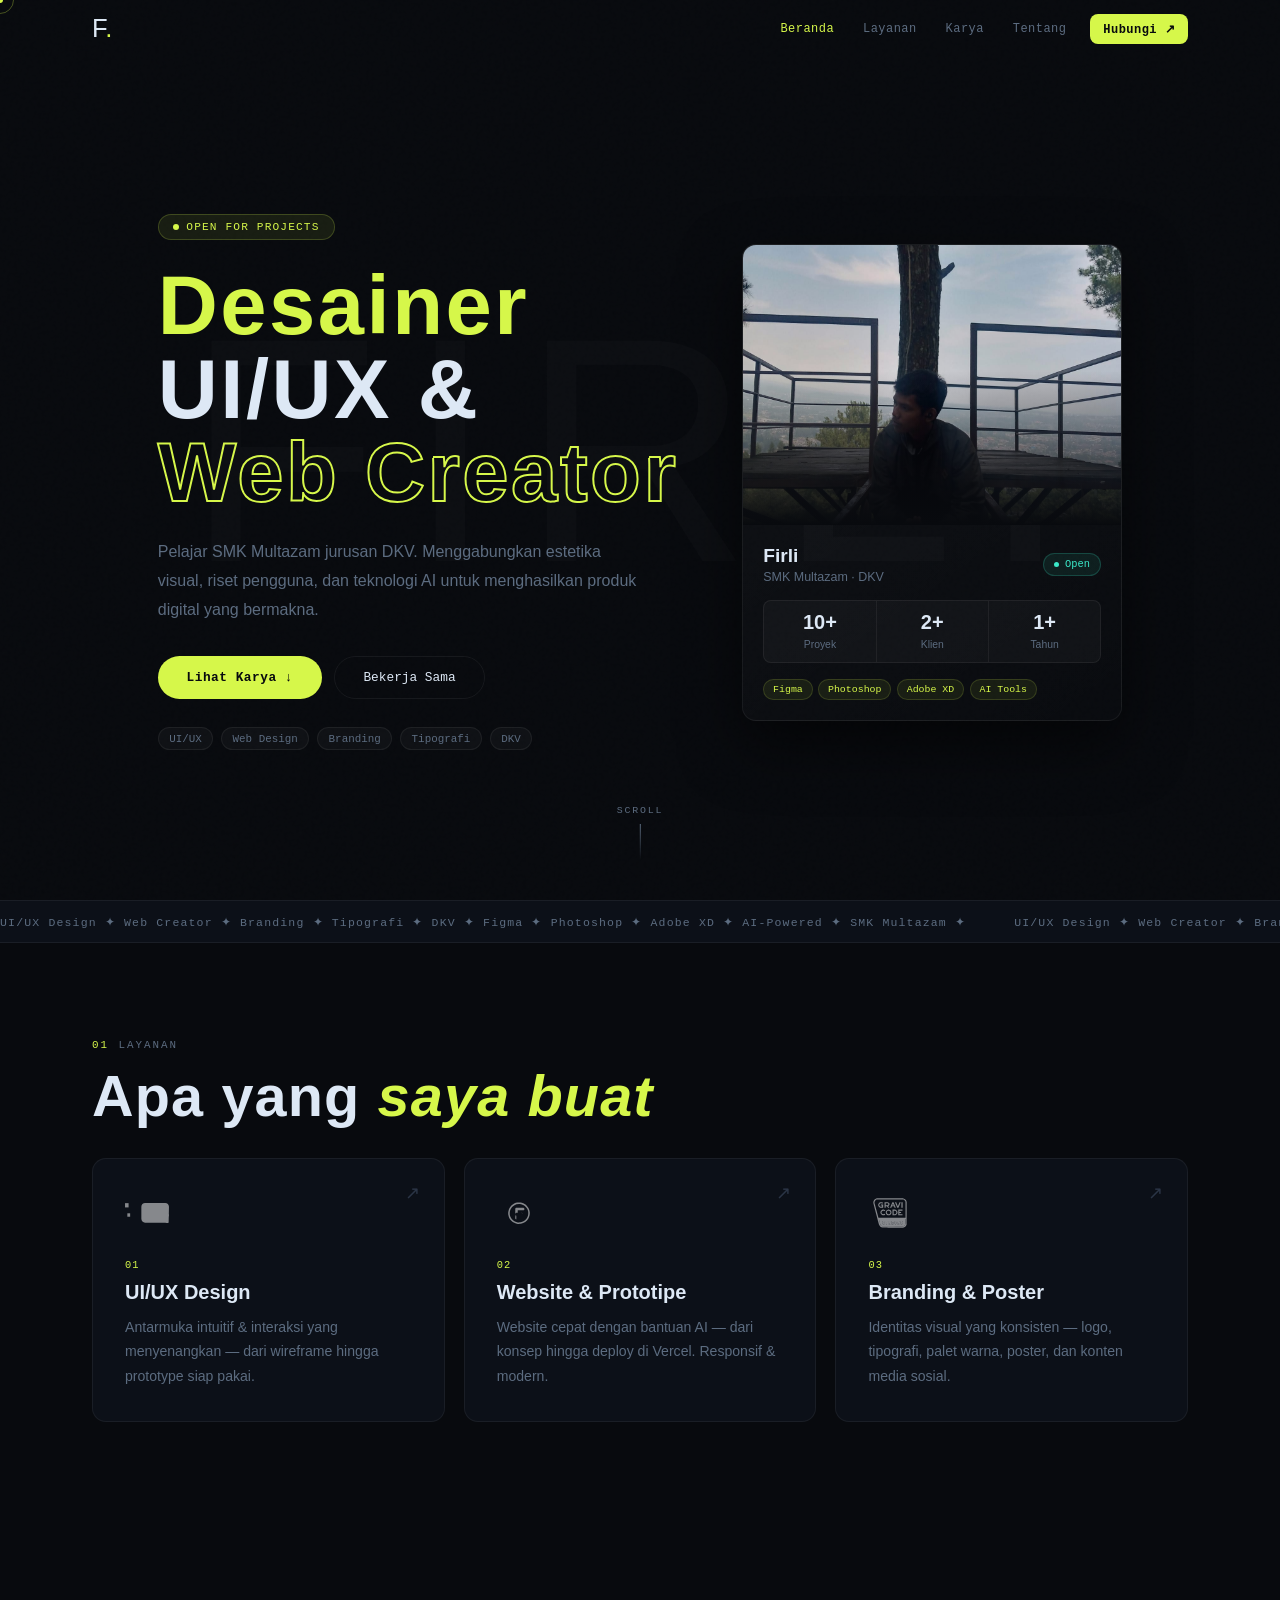
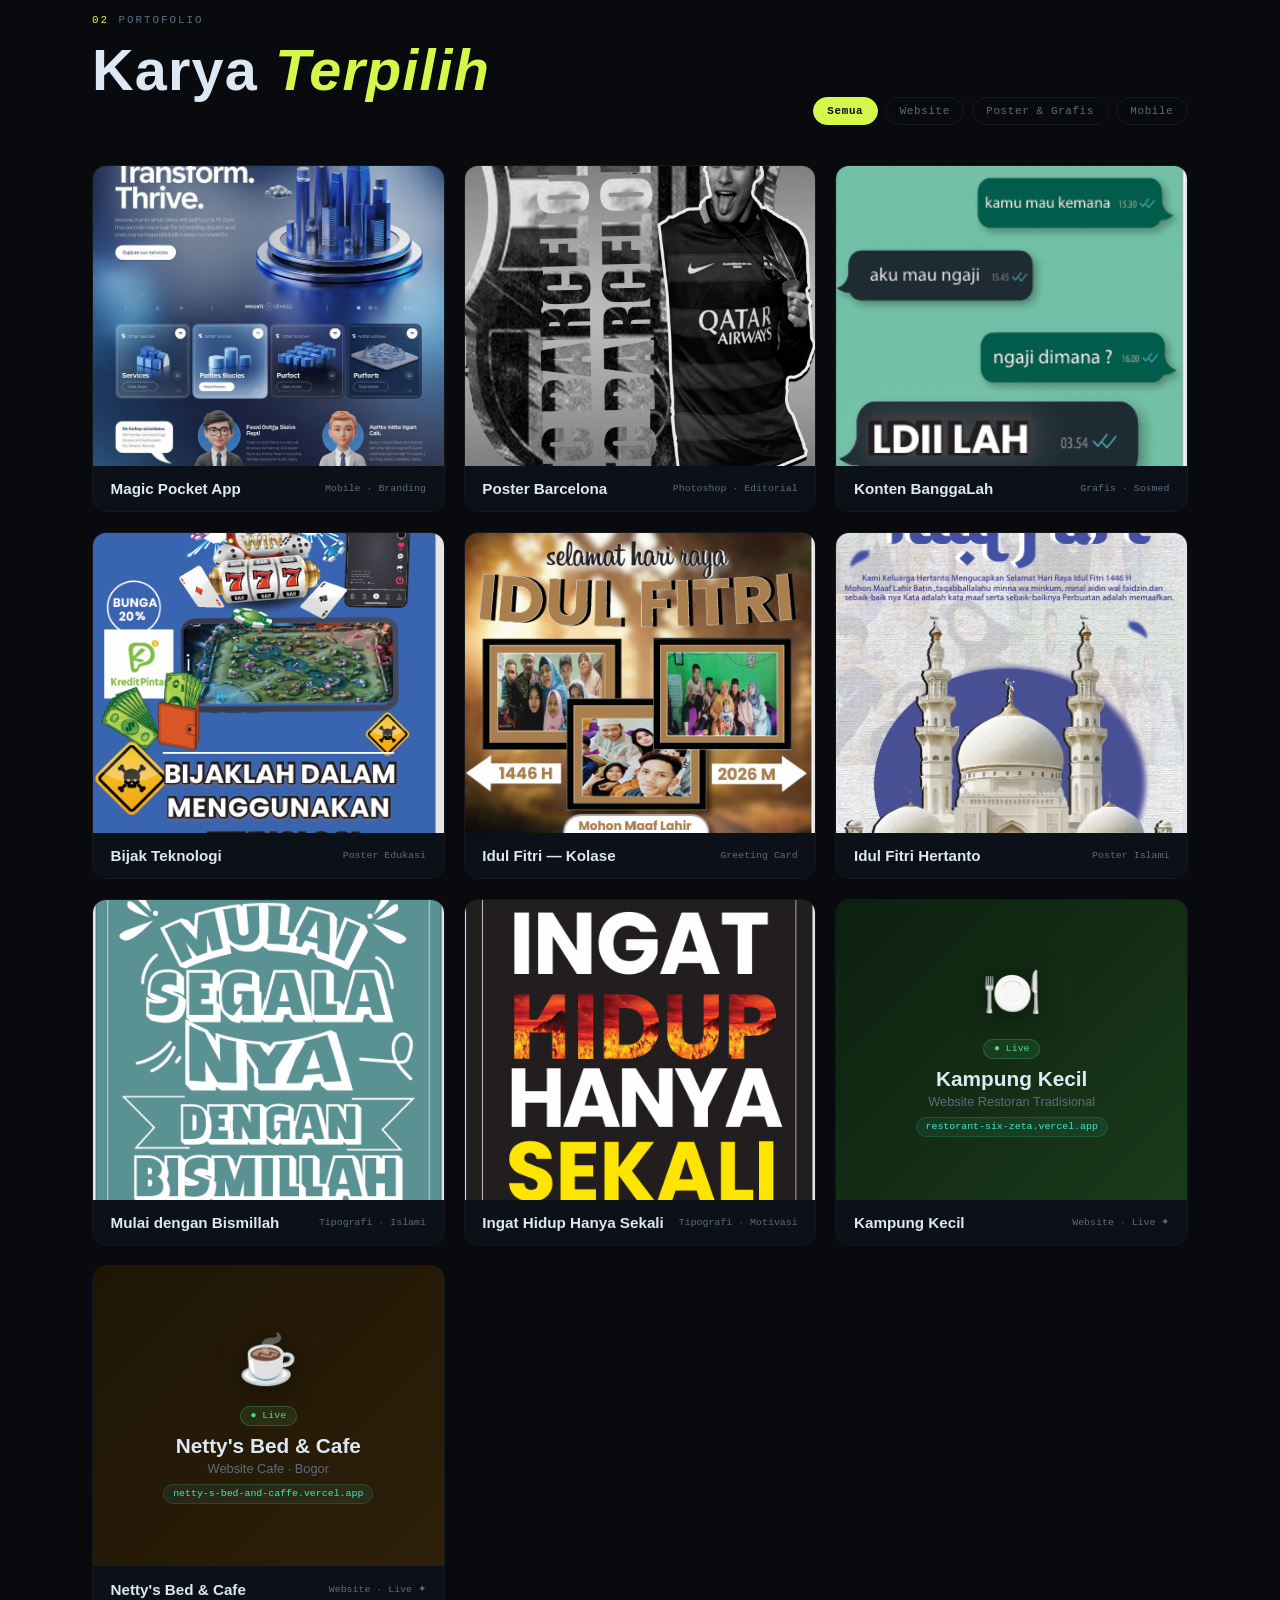
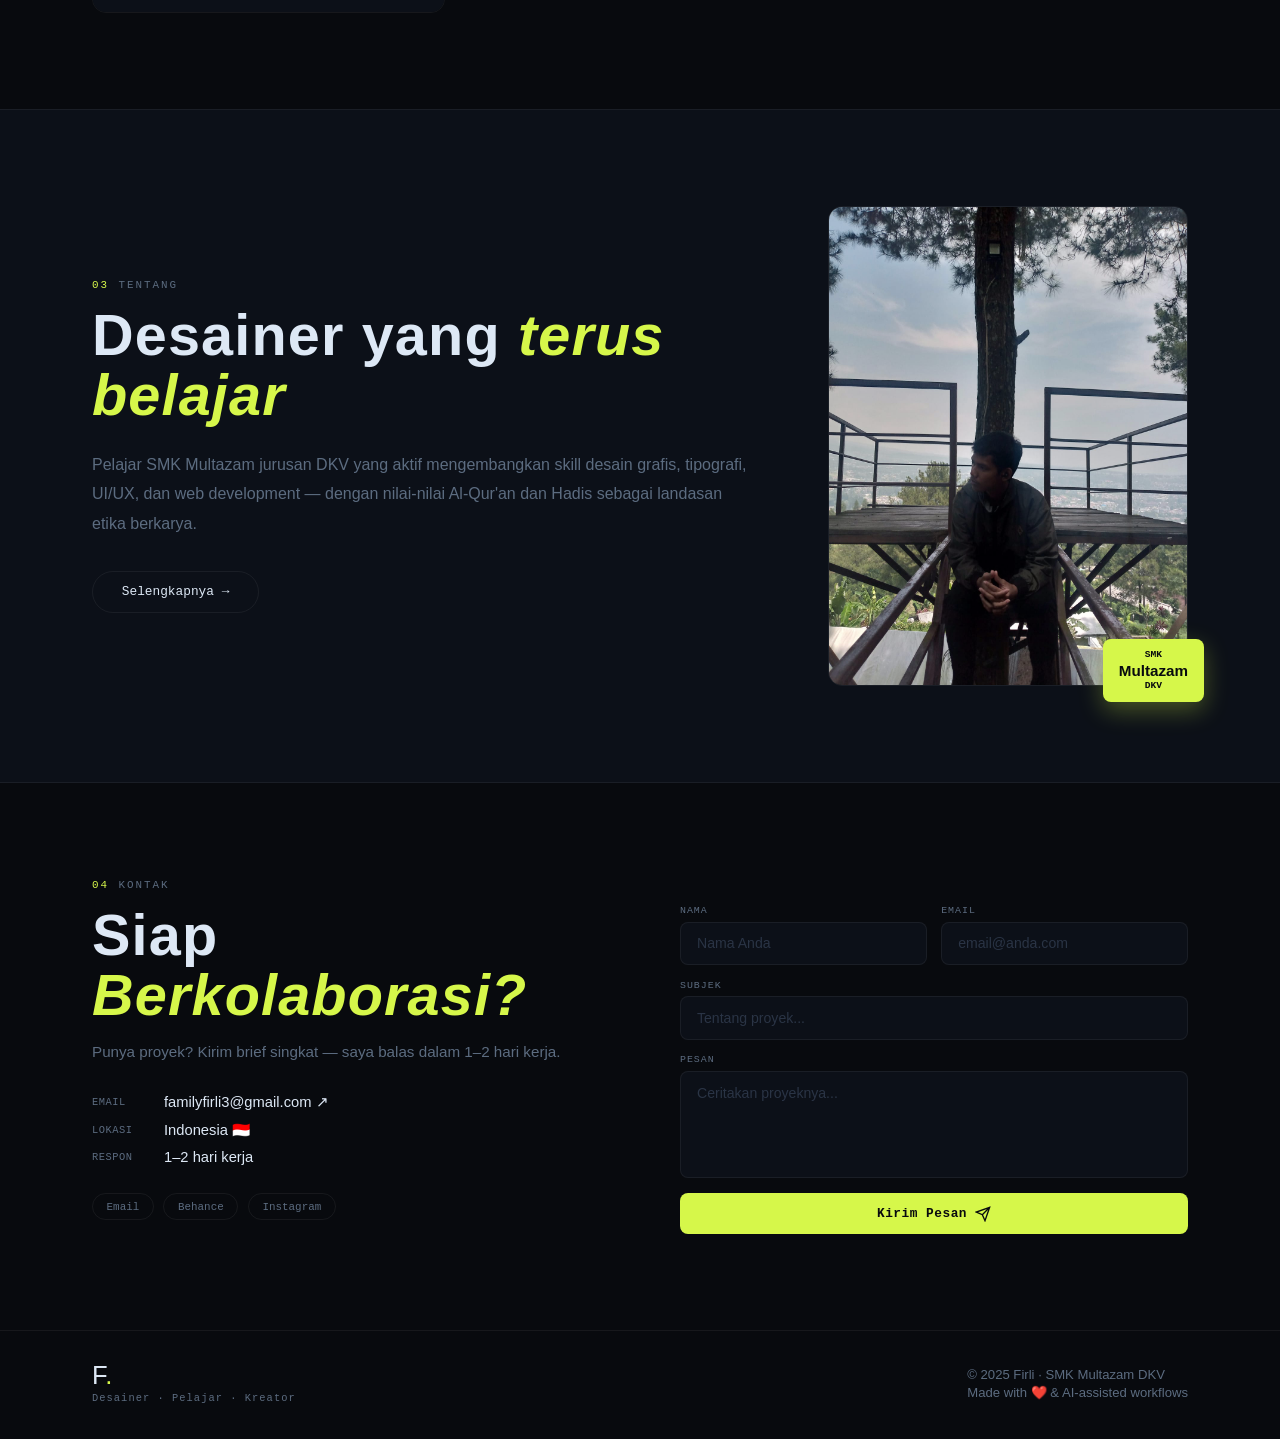
==== commit 6770869b: "Update index.html" ====
--- a/index.html
+++ b/index.html
@@ -7,15 +7,7 @@
   <link rel="icon" href="img2/favicon.png" />
   <link href="https://fonts.googleapis.com/css2?family=Bebas+Neue&family=Outfit:wght@300;400;500;600;700&family=JetBrains+Mono:wght@400;500;700&display=swap" rel="stylesheet">
   <link rel="stylesheet" href="style.css" />
-  <script src="https://cdn.jsdelivr.net/npm/@emailjs/browser@4/dist/email.min.js"></script>
-  <script>
-    // ── EMAILJS CONFIG ──
-    // Daftar gratis di https://emailjs.com lalu ganti 3 nilai di bawah ini:
-    const EMAILJS_PUBLIC_KEY  = 'JQfjOeSQi-gvB2UH1';    // Account > General > Public Key
-    const EMAILJS_SERVICE_ID  = 'service_shad003';    // Email Services > Service ID
-    const EMAILJS_TEMPLATE_ID = 'template_52as49g';   // Email Templates > Template ID
-    emailjs.init(EMAILJS_PUBLIC_KEY);
-  </script>
+  
 </head>
 <body>
 
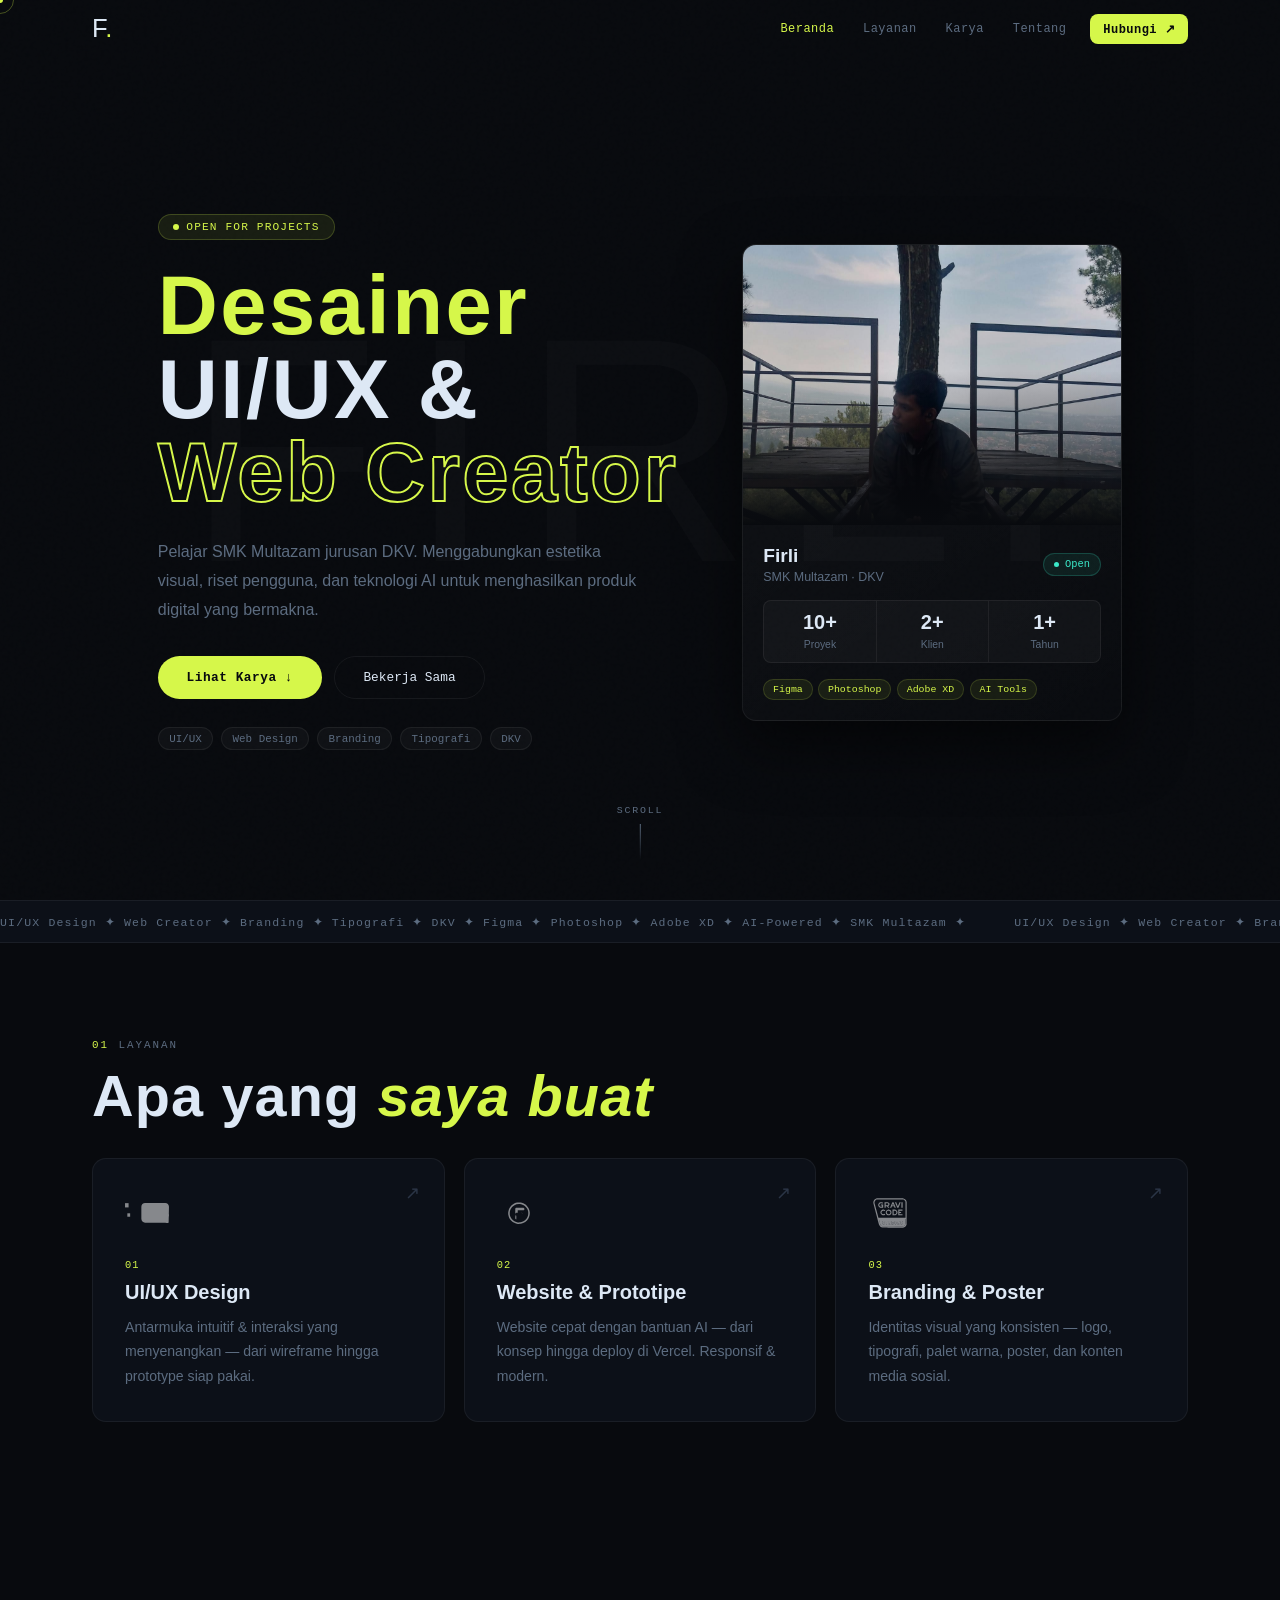
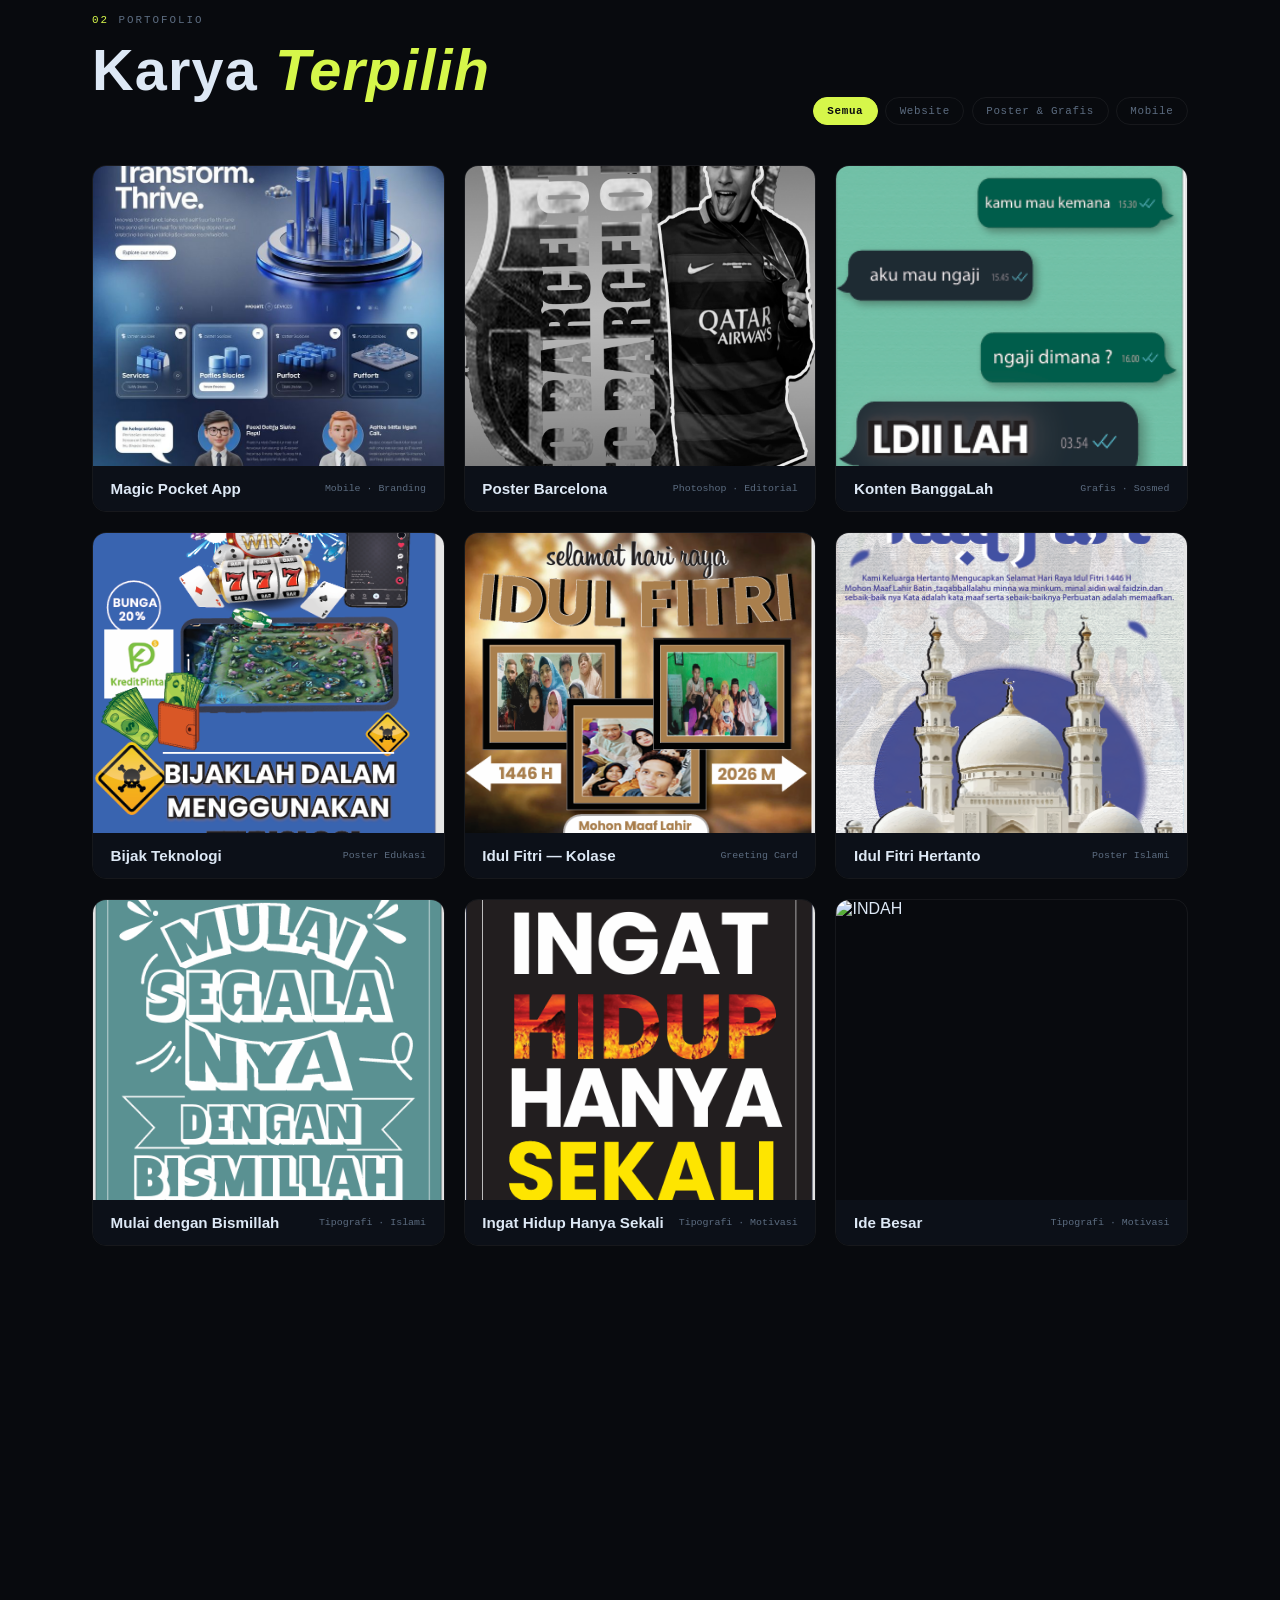
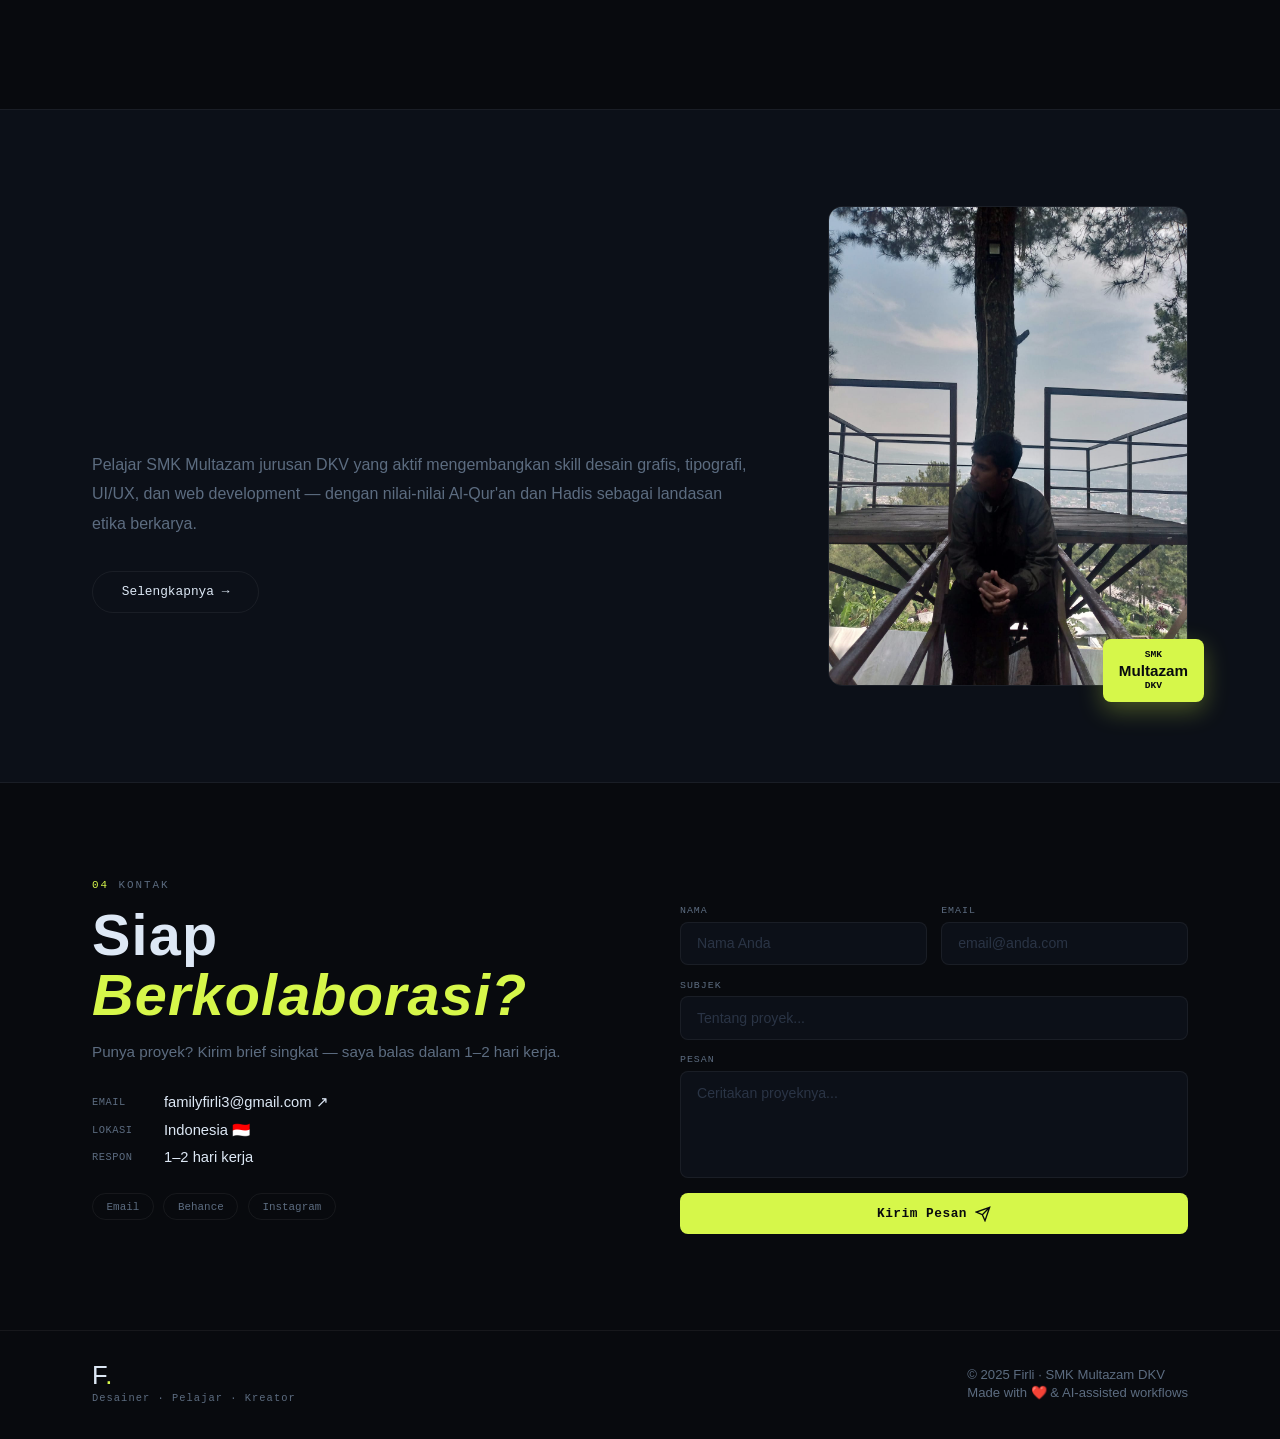
==== commit 53a656d3: "Update index.html" ====
--- a/index.html
+++ b/index.html
@@ -305,6 +305,24 @@
         </div>
         <div class="pi-foot"><h4>Ingat Hidup Hanya Sekali</h4><span>Tipografi · Motivasi</span></div>
       </div>
+
+       <!-- 8. IDE BESAR -->
+      <div class="pi" data-tags="branding"
+           data-title="IDE BESAR MENAMPAKAN HASIL DENGAN USAHA"
+           data-desc="Poster tipografi motivasi dengan desain bold hitam putih dan aksen kuning. Pesan kuat Untuk Kemajuan."
+           data-img="img2/INDAH.PNG">
+        <div class="pi-img">
+          <img src="img2/INDAH.PNG" alt="INDAH" loading="lazy"/>
+          <div class="pi-ov">
+            <span class="pi-tag">Tipografi · Motivasi</span>
+            <h4>Ingat Hidup Hanya Sekali</h4>
+            <p>Bold typographic poster</p>
+            <button class="pi-btn">Detail ↗</button>
+          </div>
+        </div>
+        <div class="pi-foot"><h4>Ide Besar </h4><span>Tipografi · Motivasi</span></div>
+      </div>
+
 
       <!-- 9. Kampung Kecil LIVE -->
       <div class="pi pi-live" data-tags="web"
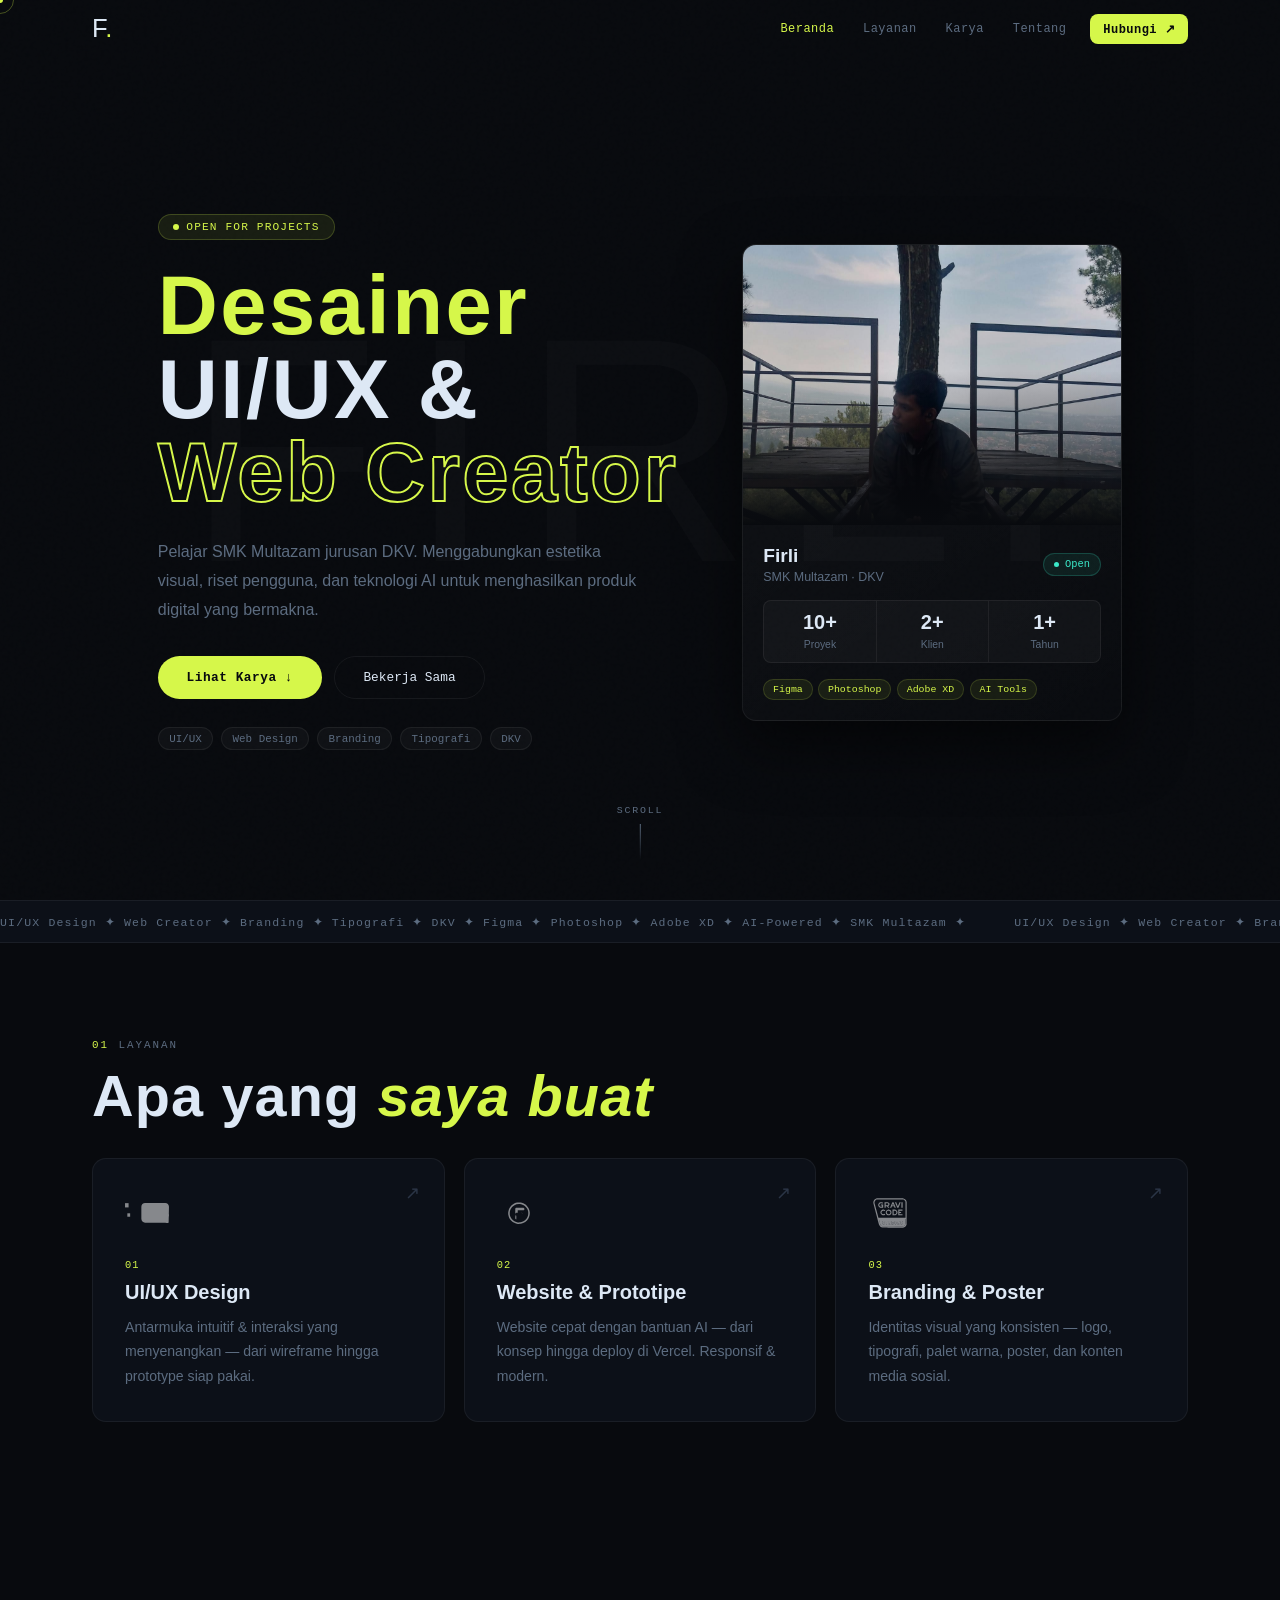
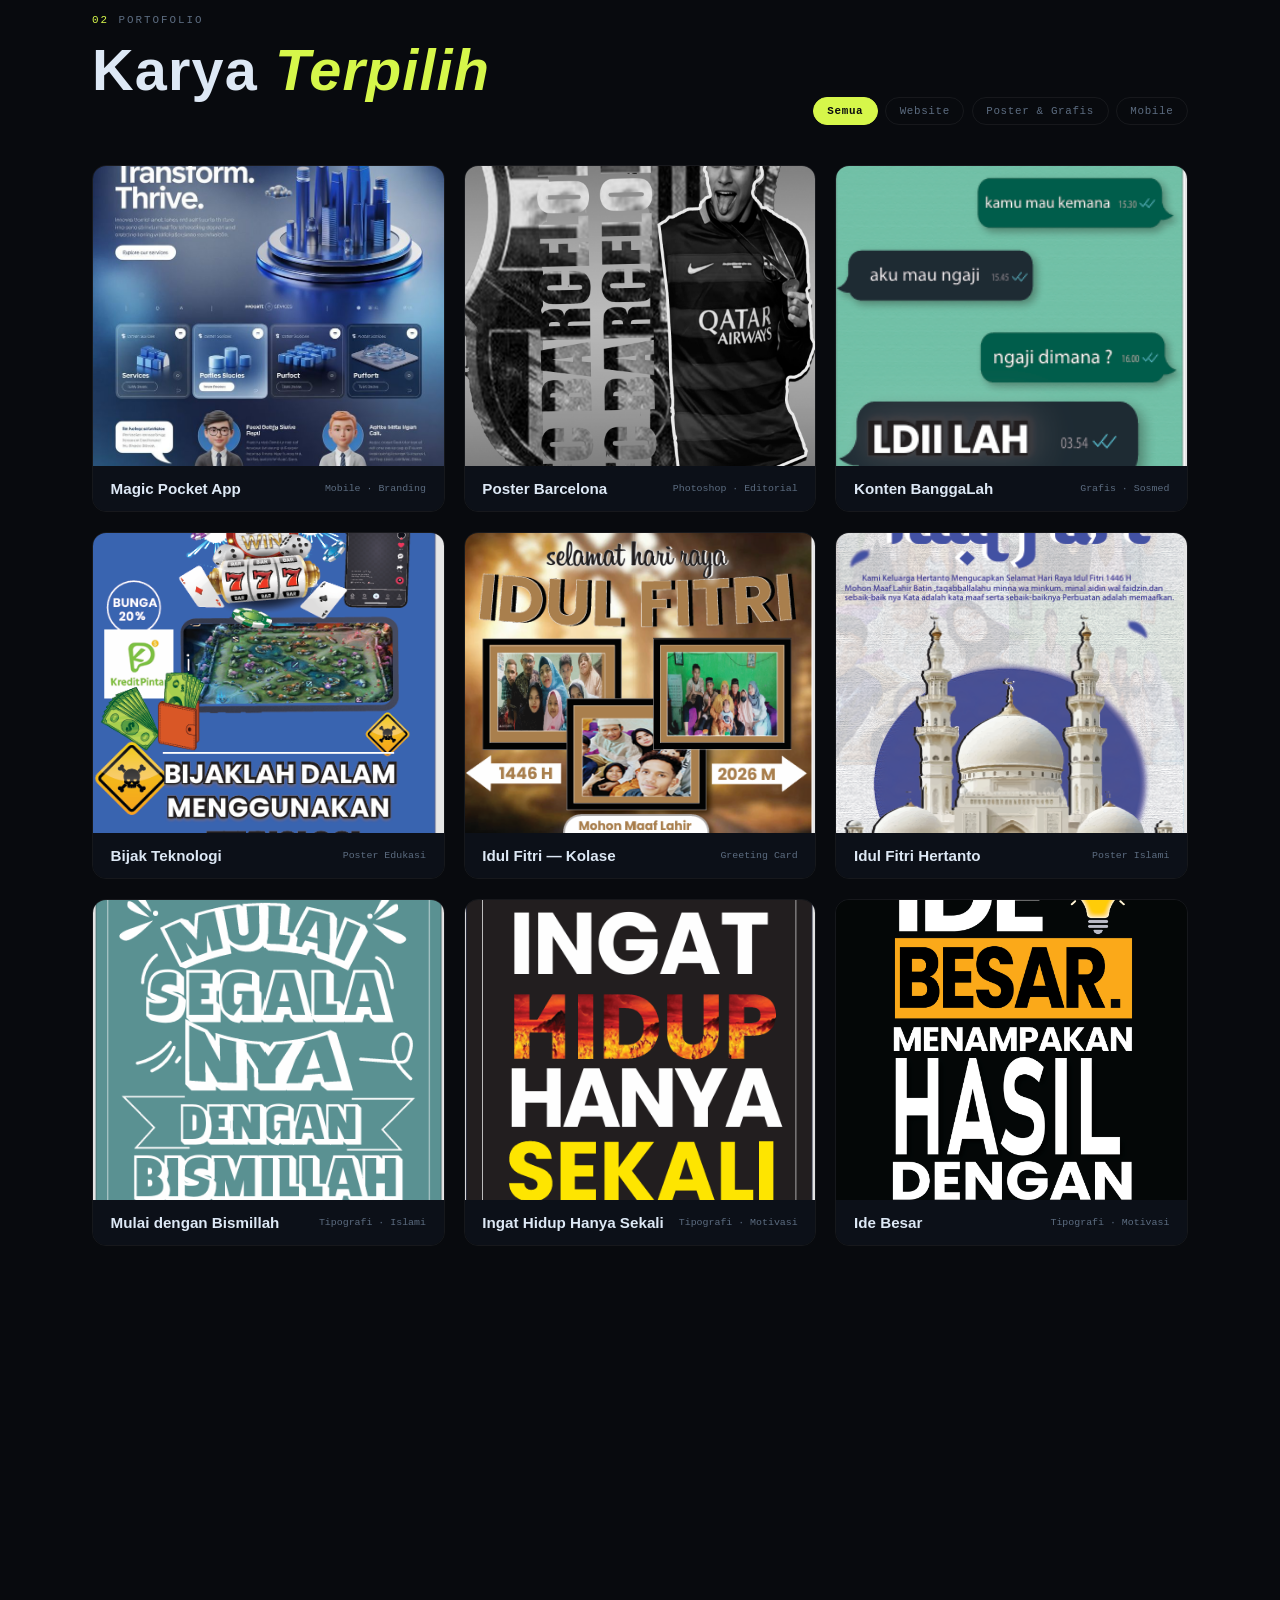
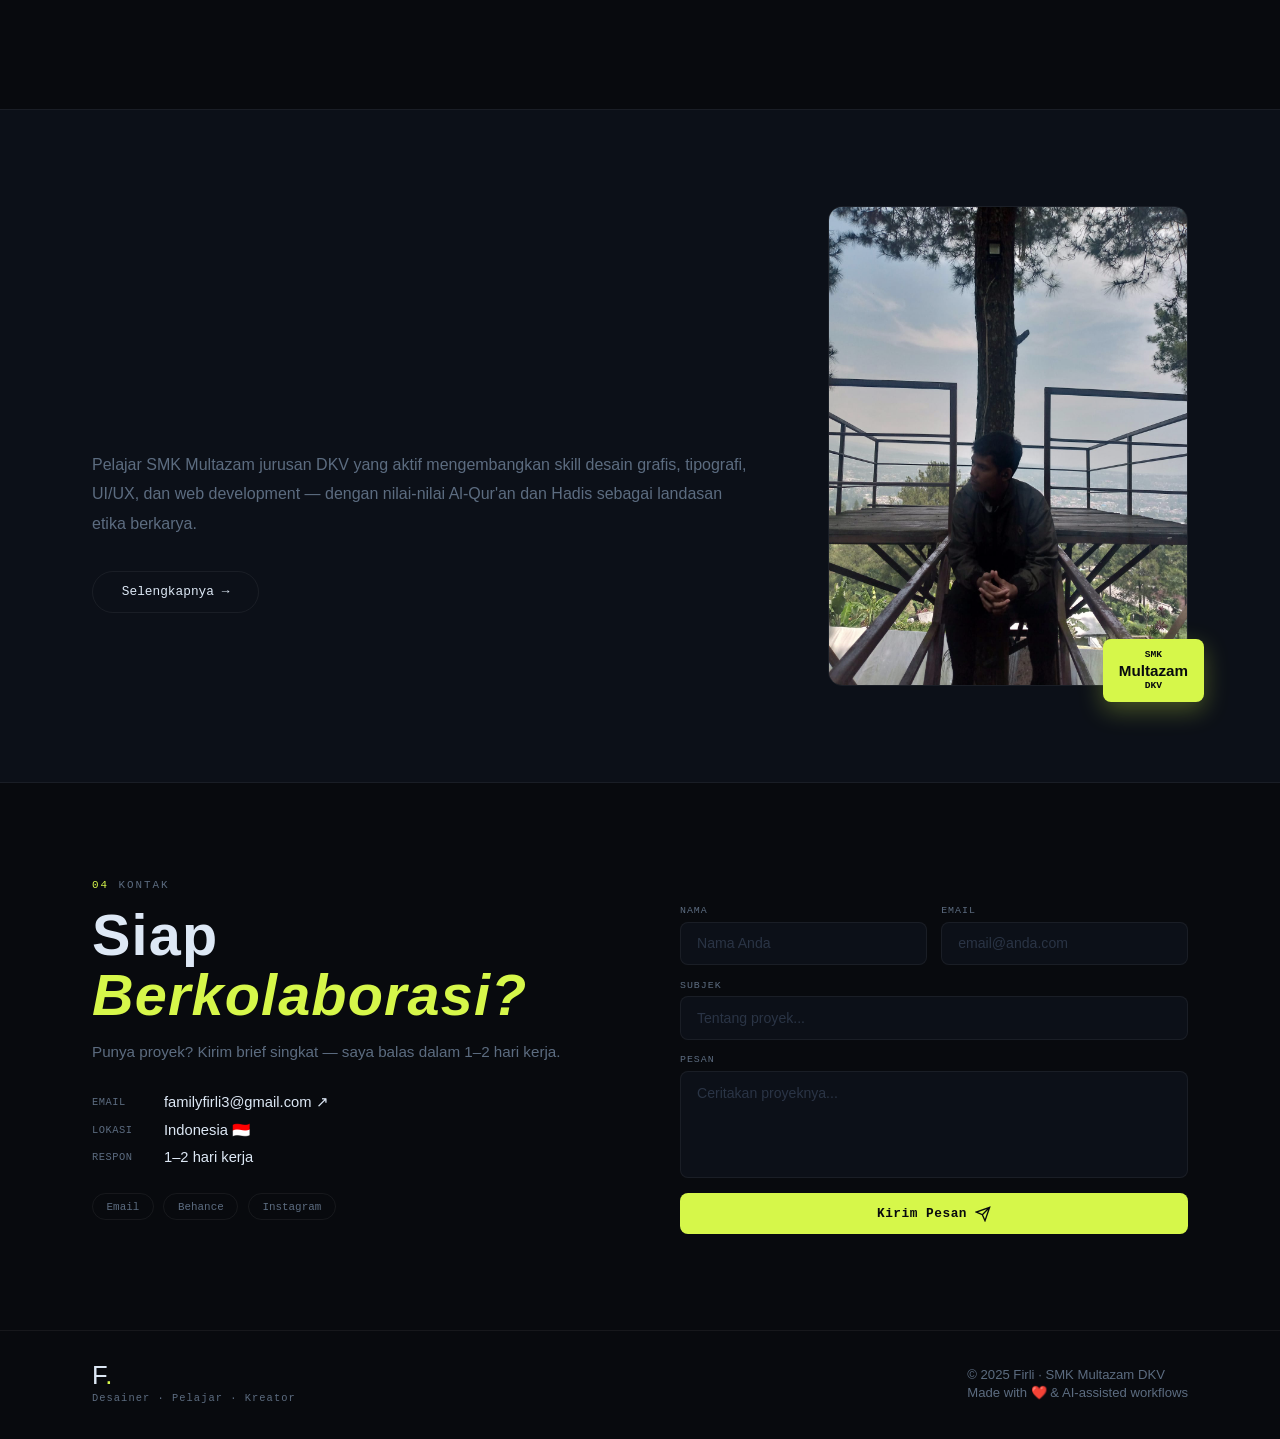
==== commit 89064ece: "Update index.html" ====
--- a/index.html
+++ b/index.html
@@ -172,14 +172,14 @@
 
       <!-- 1. Magic Pocket -->
       <div class="pi" data-tags="mobile,branding"
-           data-title="Magic Pocket App"
-           data-desc="Konsep UI & materi promosi untuk aplikasi Magic Pocket — platform multipurpose bertenaga AI."
+           data-title="Desain UI/UX WEB"
+           data-desc="Konsep UI & UX Website Client porfolio — Desain UI/UX Website."
            data-img="img2/singa3.png">
         <div class="pi-img">
-          <img src="img2/singa3.png" alt="Magic Pocket" loading="lazy"/>
+          <img src="img2/singa3.png" alt="desain UI/UX" loading="lazy"/>
           <div class="pi-ov">
             <span class="pi-tag">Mobile · Branding</span>
-            <h4>Magic Pocket App</h4>
+            <h4>Desain UI / UX </h4>
             <p>Konsep UI & materi promosi</p>
             <button class="pi-btn">Detail ↗</button>
           </div>
@@ -306,13 +306,13 @@
         <div class="pi-foot"><h4>Ingat Hidup Hanya Sekali</h4><span>Tipografi · Motivasi</span></div>
       </div>
 
-       <!-- 8. IDE BESAR -->
+       <!-- 9. IDE BESAR -->
       <div class="pi" data-tags="branding"
            data-title="IDE BESAR MENAMPAKAN HASIL DENGAN USAHA"
            data-desc="Poster tipografi motivasi dengan desain bold hitam putih dan aksen kuning. Pesan kuat Untuk Kemajuan."
-           data-img="img2/INDAH.PNG">
-        <div class="pi-img">
-          <img src="img2/INDAH.PNG" alt="INDAH" loading="lazy"/>
+           data-img="img2/INDAH.png">
+        <div class="pi-img">
+          <img src="img2/INDAH.png" alt="INDAH" loading="lazy"/>
           <div class="pi-ov">
             <span class="pi-tag">Tipografi · Motivasi</span>
             <h4>Ingat Hidup Hanya Sekali</h4>
@@ -324,7 +324,7 @@
       </div>
 
 
-      <!-- 9. Kampung Kecil LIVE -->
+      <!-- 10. Kampung Kecil LIVE -->
       <div class="pi pi-live" data-tags="web"
            data-title="Kampung Kecil — Website Restoran"
            data-desc="Website restoran tradisional Kampung Kecil. Menu, galeri, lokasi & kontak. Dibangun dan deploy ke Vercel."
@@ -349,7 +349,7 @@
         <div class="pi-foot"><h4>Kampung Kecil</h4><span>Website · Live ✦</span></div>
       </div>
 
-      <!-- 10. Netty's LIVE -->
+      <!-- 11. Netty's LIVE -->
       <div class="pi pi-live" data-tags="web"
            data-title="Netty's Bed & Cafe — Website Cafe"
            data-desc="Website cafe modern Netty's Bed & Cafe di Bogor. Menu, galeri, lokasi & reservasi online."
